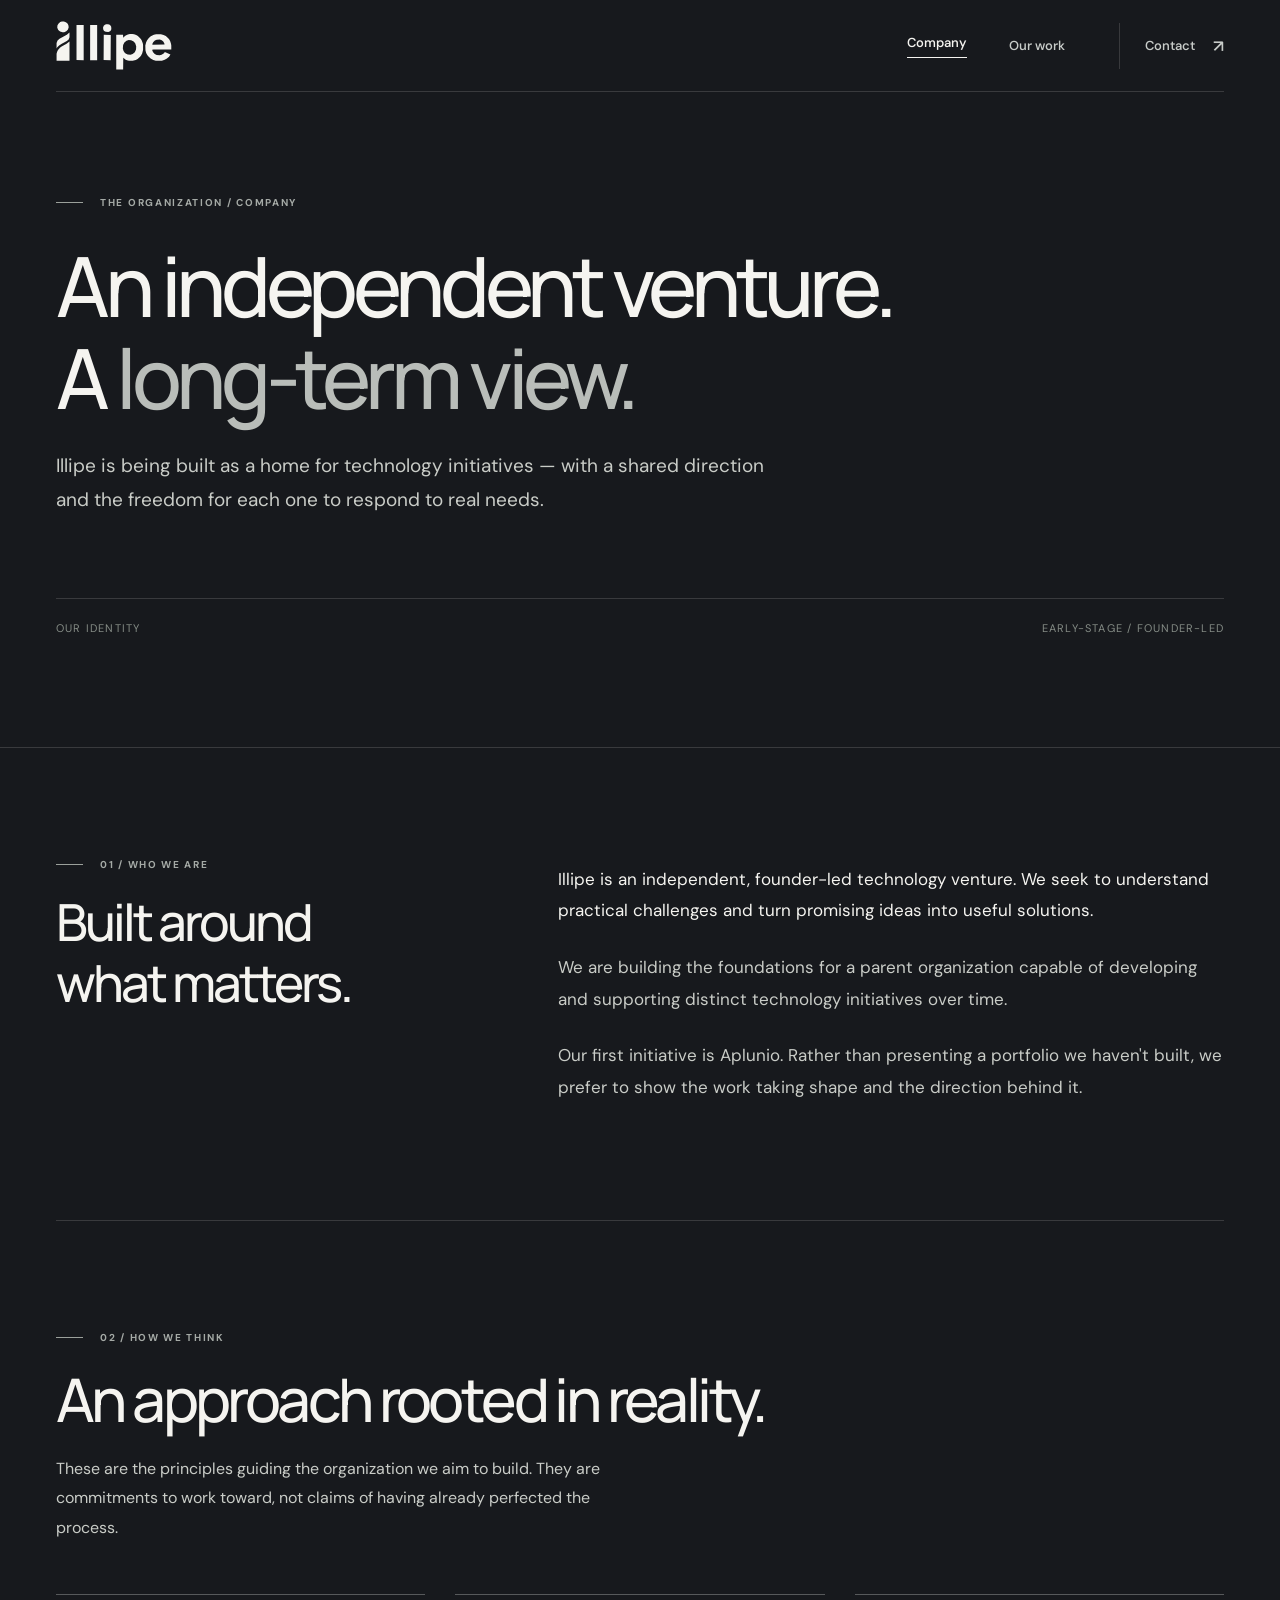
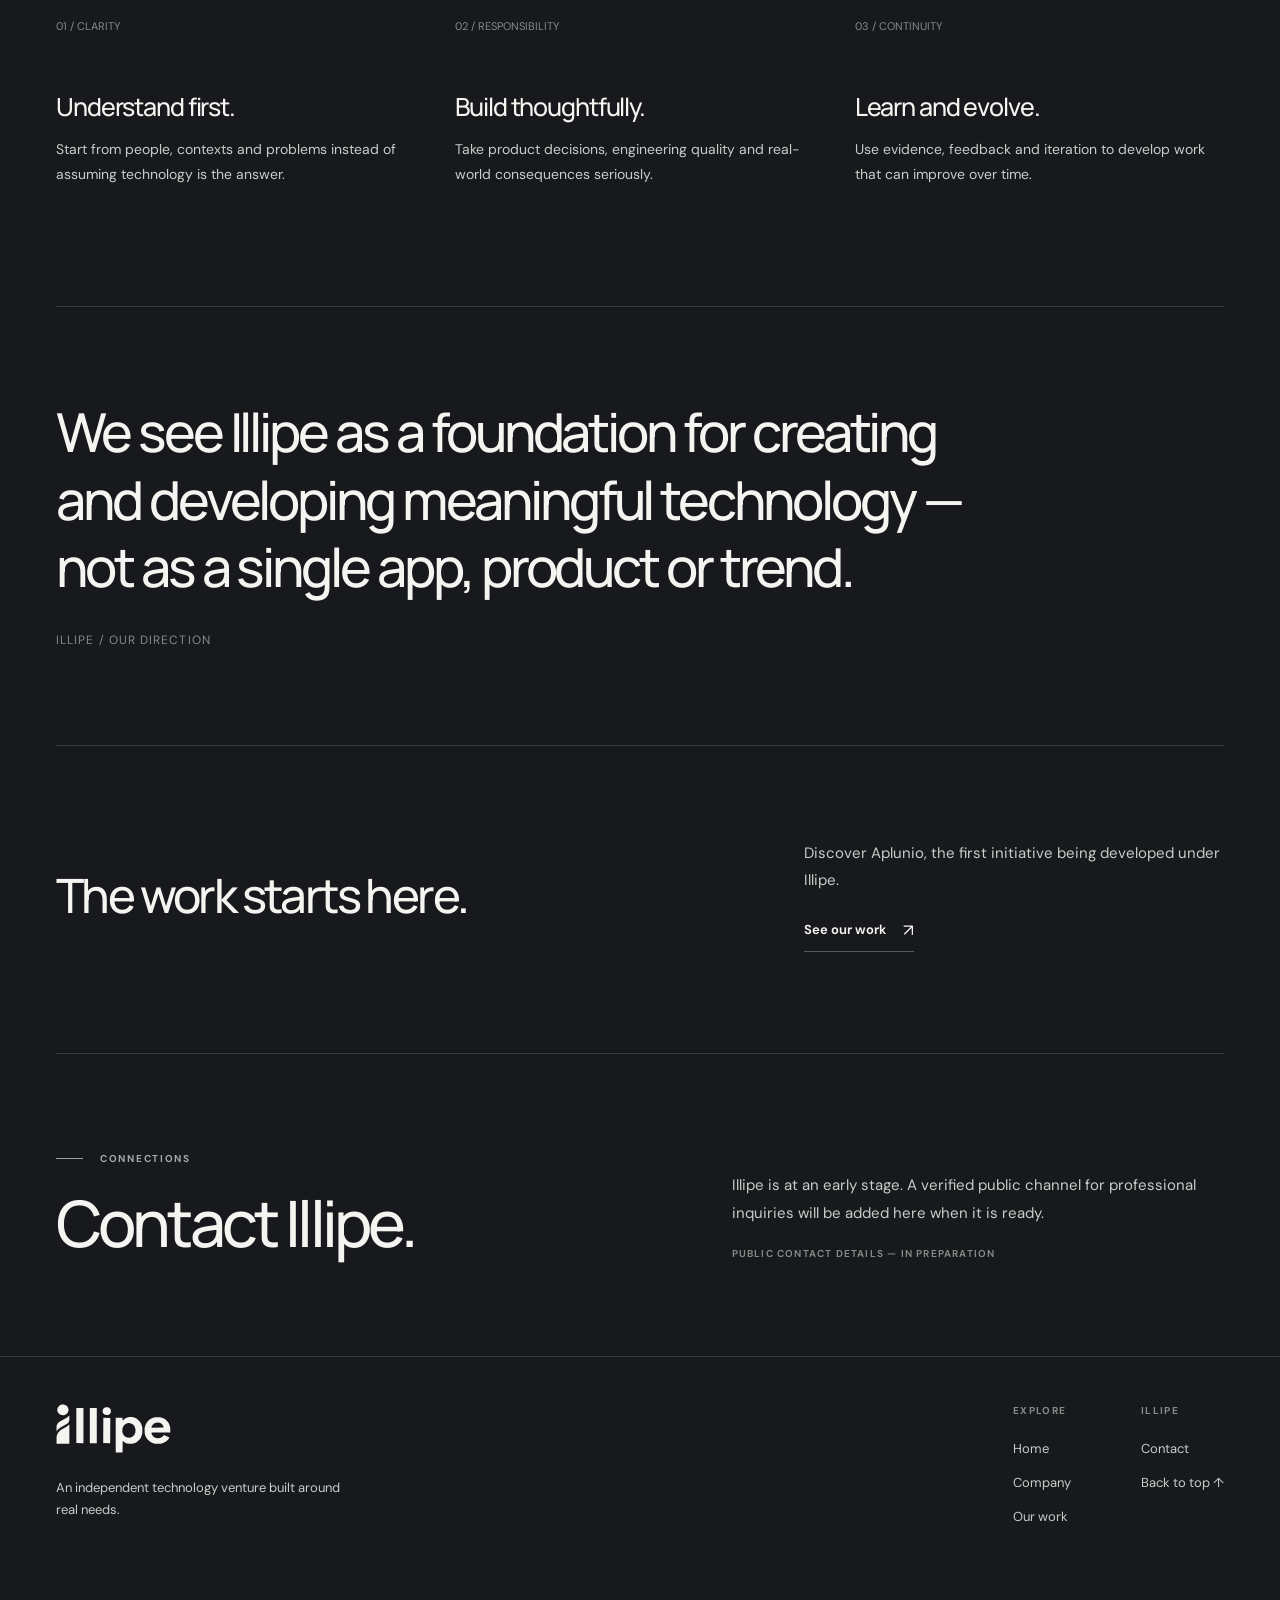
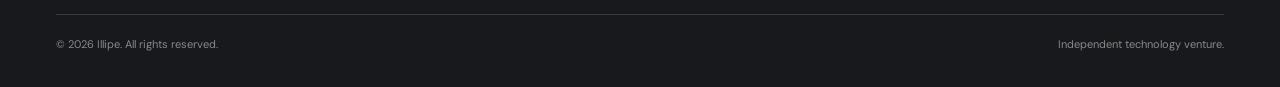
==== company/index.html @ aeede22b "refine: use direct institutional contact language and consistent Illipe naming" ====
<!doctype html>
<html lang="en">
<head>
  <meta charset="utf-8">
  <meta name="viewport" content="width=device-width, initial-scale=1">
  <meta name="theme-color" content="#17191D">
  <meta name="description" content="Learn about Illipe, an independent technology venture being built as the parent home for distinct initiatives and real-world solutions.">
  <meta property="og:type" content="website">
  <meta property="og:site_name" content="Illipe">
  <meta property="og:title" content="Company — Illipe">
  <meta property="og:description" content="Learn about Illipe, an independent technology venture being built as the parent home for distinct initiatives and real-world solutions.">
  <meta property="og:url" content="https://illipe.org/company/">
  <meta name="twitter:card" content="summary">
  <link rel="canonical" href="https://illipe.org/company/">
  <link rel="icon" type="image/svg+xml" href="/favicon.svg">
  <link rel="preconnect" href="https://fonts.googleapis.com">
  <link rel="preconnect" href="https://fonts.gstatic.com" crossorigin>
  <link href="https://fonts.googleapis.com/css2?family=DM+Sans:wght@400;500;600;700&family=Manrope:wght@400;500;600;700&display=swap" rel="stylesheet">
  <link rel="stylesheet" href="/styles.css">
  <script src="/main.js" defer></script>
  <title>Company — Illipe</title>
</head>
<body>
  <a class="skip-link" href="#main">Skip to main content</a>
  <header class="site-header" id="top">
  <div class="container header-inner">
    <a class="wordmark" href="/" aria-label="Illipe — home"><img src="/assets/illipe-wordmark.svg" width="116" height="50" alt="illipe" /></a>
    <div class="nav-wrap">
      <nav class="main-nav" aria-label="Primary navigation">
        <a href="/company/" aria-current="page">Company</a>
        <a href="/work/">Our work</a>
      </nav>
      <a class="contact-nav" href="/#contact">Contact <span aria-hidden="true">↗</span></a>
    </div>
    <button class="menu-toggle" type="button" aria-label="Open navigation" aria-expanded="false" aria-controls="mobile-nav"><span></span><span></span></button>
  </div>
  <nav class="mobile-nav" id="mobile-nav" aria-label="Mobile navigation">
    <a href="/">Home</a>
    <a href="/company/" aria-current="page">Company</a>
    <a href="/work/">Our work</a>
    <a href="/#contact">Contact</a>
  </nav>
</header>
  <main id="main">
<section class="page-hero" aria-labelledby="company-hero">
  <div class="container page-hero-inner">
    <div class="section-kicker">The organization / Company</div>
    <h1 class="page-title" id="company-hero">An independent venture.<br>A <span style="color:#B9BDB9">long-term view.</span></h1>
    <p class="copy lead">Illipe is being built as a home for technology initiatives — with a shared direction and the freedom for each one to respond to real needs.</p>
    <div class="page-subline"><span>OUR IDENTITY</span><span>EARLY-STAGE / FOUNDER-LED</span></div>
  </div>
</section>

<section class="article-section container" aria-labelledby="who-heading">
  <div class="article-grid">
    <div><div class="section-kicker">01 / Who we are</div><h2 id="who-heading">Built around<br>what matters.</h2></div>
    <div class="article-copy">
      <p>Illipe is an independent, founder-led technology venture. We seek to understand practical challenges and turn promising ideas into useful solutions.</p>
      <p>We are building the foundations for a parent organization capable of developing and supporting distinct technology initiatives over time.</p>
      <p>Our first initiative is Aplunio. Rather than presenting a portfolio we haven't built, we prefer to show the work taking shape and the direction behind it.</p>
    </div>
  </div>
</section>

<section class="framework-section container" aria-labelledby="framework-heading">
  <div class="framework-heading"><div class="section-kicker">02 / How we think</div><h2 id="framework-heading">An approach rooted in reality.</h2>
  <p>These are the principles guiding the organization we aim to build. They are commitments to work toward, not claims of having already perfected the process.</p></div>
  <div class="framework-list">
    <article class="framework-item"><span>01 / CLARITY</span><h3>Understand first.</h3><p>Start from people, contexts and problems instead of assuming technology is the answer.</p></article>
    <article class="framework-item"><span>02 / RESPONSIBILITY</span><h3>Build thoughtfully.</h3><p>Take product decisions, engineering quality and real-world consequences seriously.</p></article>
    <article class="framework-item"><span>03 / CONTINUITY</span><h3>Learn and evolve.</h3><p>Use evidence, feedback and iteration to develop work that can improve over time.</p></article>
  </div>
</section>

<section class="identity-quote container" aria-label="Our perspective">
  <p>We see Illipe as a foundation for creating and developing meaningful technology — not as a single app, product or trend.</p>
  <span class="source-note">ILLIPE / OUR DIRECTION</span>
</section>
<section class="next-section container" aria-labelledby="company-next">
  <h2 id="company-next">The work starts here.</h2>
  <div class="next-right"><p>Discover Aplunio, the first initiative being developed under Illipe.</p>
  <a class="text-link" href="/work/#aplunio">See our work <span aria-hidden="true">↗</span></a></div>
</section>
<section class="contact-section" id="contact" aria-labelledby="contact-heading">
  <div class="container contact-grid">
    <div>
      <div class="section-kicker">Connections</div>
      <h2 id="contact-heading">Contact Illipe.</h2>
    </div>
    <div>
      <p>Illipe is at an early stage. A verified public channel for professional inquiries will be added here when it is ready.</p>
      <span class="contact-status">PUBLIC CONTACT DETAILS — IN PREPARATION</span>
    </div>
  </div>
</section></main>
  <footer class="site-footer">
  <div class="container">
    <div class="footer-upper">
      <div><a class="wordmark" href="/" aria-label="Illipe — home"><img src="/assets/illipe-wordmark.svg" width="116" height="50" alt="illipe" /></a><p class="footer-descriptor">An independent technology venture built around real needs.</p></div>
      <nav class="footer-nav" aria-label="Footer navigation">
        <div class="footer-nav-col"><strong>EXPLORE</strong><a href="/">Home</a><a href="/company/">Company</a><a href="/work/">Our work</a></div>
        <div class="footer-nav-col"><strong>ILLIPE</strong><a href="/#contact">Contact</a><a href="#top">Back to top ↑</a></div>
      </nav>
    </div>
    <div class="footer-bottom">
      <span>© <span id="year">2026</span> Illipe. All rights reserved.</span>
      <span>Independent technology venture.</span>
    </div>
  </div>
</footer>
</body>
</html>
---- styles.css ----
/* ILLIPE — institutional web v2
   Corporate working colors from Notion: #17191D / #F5F4F0 / #858C86
   Typography: provisional Manrope & DM Sans, not a finalized brand font.
   Editorial, responsive, reduced-motion-safe. No visual effects or scroll animations. */
:root {
  color-scheme: dark;
  --ink: #17191D;
  --paper: #F5F4F0;
  --muted: #858C86;
  --soft: #C9CCC7;
  --line: rgba(245,244,240,.15);
  --line-strong: rgba(245,244,240,.29);
  --surface: #202328;
  --surface-2: #24272C;
  --content: 1240px;
}
*,*::before,*::after{box-sizing:border-box}
html{scroll-padding-top:110px}
body{margin:0;min-width:320px;background:var(--ink);color:var(--paper);font-family:"DM Sans",system-ui,-apple-system,"Segoe UI",sans-serif;-webkit-font-smoothing:antialiased}
img,svg{max-width:100%}
a{color:inherit;text-decoration:none}
button{font:inherit}
::selection{background:var(--paper);color:var(--ink)}
:focus-visible{outline:2px solid var(--paper);outline-offset:5px}
.container{width:min(calc(100% - 112px),var(--content));margin-inline:auto}
.sr-only{position:absolute!important;clip:rect(0,0,0,0);width:1px;height:1px;margin:-1px;border:0;padding:0;overflow:hidden;white-space:nowrap}
.skip-link{position:absolute;top:-100px;left:16px;z-index:200;padding:12px 17px;color:var(--ink);background:var(--paper)}
.skip-link:focus{top:12px}
.site-header{position:relative;z-index:30;background:var(--ink)}
.header-inner{height:92px;display:flex;align-items:center;justify-content:space-between;gap:30px;border-bottom:1px solid var(--line)}
.wordmark{display:inline-flex;align-items:center;flex:none}
.wordmark img{display:block;width:116px;height:auto}
.nav-wrap{display:flex;align-items:center;gap:54px}
.main-nav{display:flex;align-items:center;gap:42px}
.main-nav a,.contact-nav{font-size:13px;font-weight:550;color:#C8CCC9}
.main-nav a[aria-current=page]{color:var(--paper)}
.main-nav a[aria-current=page]::after{content:"";height:1px;background:var(--paper);display:block;margin-top:6px}
.main-nav a:hover,.contact-nav:hover{color:var(--paper)}
.contact-nav{display:inline-flex;gap:18px;align-items:center;padding:12px 0 12px 25px;border-left:1px solid var(--line)}
.contact-nav span{font-size:17px}
.menu-toggle{display:none;flex-direction:column;justify-content:center;align-items:center;gap:6px;width:44px;height:44px;border:1px solid var(--line);border-radius:4px;color:var(--paper);background:transparent;cursor:pointer}
.menu-toggle span{width:19px;height:1px;background:currentColor}
.mobile-nav{display:none}
.section-kicker{display:flex;align-items:center;gap:17px;color:#A5AAA6;font-size:10px;font-weight:700;letter-spacing:.17em;text-transform:uppercase}
.section-kicker::before{content:"";display:block;width:27px;height:1px;background:#9BA09B;flex:none}
.section-number{color:var(--muted);font-size:11px;font-weight:700;letter-spacing:.12em}
.display,.section-title,.page-title,.feature-title{font-family:"Manrope","DM Sans",sans-serif;font-weight:500;letter-spacing:-.065em}
.display{font-size:clamp(52px,7.25vw,106px);line-height:1.065;margin:31px 0 28px;max-width:1120px}
.display .soft{color:#B9BDB9}
.copy{color:var(--soft);line-height:1.82;font-size:16px}
.lead{font-size:clamp(16px,1.55vw,19px);max-width:680px}
.text-link{display:inline-flex;gap:17px;align-items:center;font-size:13px;font-weight:650;color:var(--paper);border-bottom:1px solid var(--line-strong);padding-bottom:10px}
.text-link:hover{border-bottom-color:var(--paper)}
.text-link span{font-size:17px;font-weight:400}
.button-outline{display:inline-flex;align-items:center;justify-content:space-between;gap:30px;border:1px solid var(--line-strong);border-radius:5px;padding:16px 19px;color:var(--paper);font-size:13px;font-weight:650;background:transparent}
.button-outline:hover{border-color:var(--paper);background:var(--surface)}
.button-outline span{font-size:18px}
.hero{border-bottom:1px solid var(--line)}
.hero-inner{padding-top:125px;padding-bottom:104px}
.hero-main{max-width:1050px}
.hero-intro{max-width:690px}
.hero-actions{display:flex;align-items:center;gap:35px;flex-wrap:wrap;margin-top:38px}
.hero-bottom{display:flex;gap:26px;align-items:center;justify-content:space-between;margin-top:94px;padding-top:24px;border-top:1px solid var(--line)}
.hero-bottom>span{color:var(--muted);font-size:10px;letter-spacing:.13em}
.hero-bottom>p{margin:0;max-width:310px;color:#B2B6B0;font-size:12px;line-height:1.7}
.split-section{display:grid;grid-template-columns:34% minmax(0,1fr);gap:9%;padding-top:105px;padding-bottom:108px;border-bottom:1px solid var(--line)}
.split-section .eyebrow{margin:0}
.section-title{font-size:clamp(37px,4.4vw,64px);line-height:1.17;margin:0 0 25px}
.split-body{max-width:780px}
.split-body p{max-width:720px;margin:0 0 24px}
.split-body p:last-of-type{margin-bottom:0}
.split-body .text-link{margin-top:34px}
.small-note{margin-top:38px;color:var(--muted);font-size:11px;letter-spacing:.1em;line-height:1.7}
.section-heading{display:flex;align-items:end;justify-content:space-between;gap:20px;margin-bottom:36px}
.section-heading h2{margin:12px 0 0;font-family:"Manrope",sans-serif;letter-spacing:-.06em;font-weight:500;font-size:clamp(36px,4.4vw,57px)}
.work-section{padding-top:105px;padding-bottom:115px;border-bottom:1px solid var(--line)}
.work-feature{display:grid;grid-template-columns:1.2fr .85fr;gap:36px;align-items:stretch;min-height:330px;border:1px solid var(--line-strong);background:var(--surface)}
.work-description{padding:clamp(30px,4.4vw,64px);display:flex;flex-direction:column;align-items:start}
.work-meta{display:flex;gap:22px;align-items:center;color:#B3B8B2;font-size:10px;letter-spacing:.12em;font-weight:600}
.work-feature h3{font-family:"Manrope",sans-serif;font-size:clamp(47px,5.5vw,78px);line-height:1.1;letter-spacing:-.07em;font-weight:500;margin:37px 0 15px}
.work-feature p{font-size:15px;line-height:1.85;color:#CFD3CE;max-width:540px;margin:0 0 32px}
.work-feature .text-link{margin-top:auto}
.work-side{border-left:1px solid var(--line);padding:48px;display:flex;flex-direction:column;justify-content:space-between}
.work-side img{display:block;width:70px;height:150px;object-fit:contain;object-position:top;opacity:.64}
.work-side .side-caption{font-size:11px;color:#ADB2AA;max-width:210px;line-height:1.75}
.principle-section{padding-top:105px;padding-bottom:125px;border-bottom:1px solid var(--line)}
.principle-grid{display:grid;grid-template-columns:repeat(3,minmax(0,1fr));gap:25px;margin-top:48px}
.principle{border-top:1px solid var(--line-strong);padding-top:22px}
.principle .section-number{display:block;margin-bottom:56px}
.principle h3{font-family:"Manrope",sans-serif;font-size:clamp(21px,2.3vw,30px);font-weight:500;letter-spacing:-.045em;margin:0 0 15px}
.principle p{font-size:14px;line-height:1.8;color:var(--soft);max-width:310px;margin:0}
.next-section{display:grid;grid-template-columns:1fr 1fr;gap:50px;align-items:center;padding-top:94px;padding-bottom:101px;border-bottom:1px solid var(--line)}
.next-section h2{margin:0;font-family:"Manrope",sans-serif;letter-spacing:-.055em;font-weight:500;font-size:clamp(32px,3.7vw,52px);line-height:1.2}
.next-right{justify-self:end;max-width:420px}
.next-right p{font-size:15px;line-height:1.8;color:var(--soft);margin:0 0 24px}

/* Interior pages */
.page-hero{border-bottom:1px solid var(--line)}
.page-hero-inner{padding-top:104px;padding-bottom:112px}
.page-title{font-size:clamp(52px,6.5vw,91px);line-height:1.11;max-width:1060px;margin:30px 0 25px}
.page-hero .lead{max-width:730px;margin:0}
.page-subline{display:flex;justify-content:space-between;align-items:center;gap:30px;margin-top:80px;padding-top:22px;border-top:1px solid var(--line);color:var(--muted);font-size:11px;letter-spacing:.11em}
.article-section{padding-top:110px;padding-bottom:116px;border-bottom:1px solid var(--line)}
.article-grid{display:grid;grid-template-columns:34% 1fr;gap:9%}
.article-grid h2{font-family:"Manrope",sans-serif;font-size:clamp(34px,4vw,53px);font-weight:500;letter-spacing:-.059em;line-height:1.2;margin:20px 0 0}
.article-copy{padding-top:6px}
.article-copy p{font-size:17px;line-height:1.86;color:var(--soft);margin:0 0 25px}
.article-copy p:first-child{color:var(--paper)}
.article-copy p:last-child{margin:0}
.framework-section{padding-top:110px;padding-bottom:120px;border-bottom:1px solid var(--line)}
.framework-heading{max-width:760px}
.framework-heading h2{font-family:"Manrope",sans-serif;font-size:clamp(38px,4.7vw,64px);font-weight:500;letter-spacing:-.06em;line-height:1.2;margin:19px 0 19px}
.framework-heading p{font-size:16px;color:var(--soft);line-height:1.85;max-width:590px}
.framework-list{display:grid;grid-template-columns:repeat(3,1fr);gap:30px;margin-top:52px}
.framework-item{border-top:1px solid var(--line-strong);padding-top:19px}
.framework-item span{font-size:11px;color:var(--muted)}
.framework-item h3{font-family:"Manrope",sans-serif;font-size:25px;letter-spacing:-.045em;font-weight:500;margin:54px 0 13px}
.framework-item p{font-size:14px;color:var(--soft);line-height:1.75;margin:0}
.identity-quote{padding-top:91px;padding-bottom:96px;border-bottom:1px solid var(--line)}
.identity-quote p{font-family:"Manrope",sans-serif;font-size:clamp(30px,4.2vw,58px);line-height:1.25;font-weight:500;letter-spacing:-.057em;max-width:950px;margin:0 0 28px}
.identity-quote .source-note{color:var(--muted);font-size:12px;letter-spacing:.09em}
.work-detail{padding-top:110px;padding-bottom:120px;border-bottom:1px solid var(--line)}
.work-detail-article{display:grid;grid-template-columns:30% 1fr;gap:8%;border-top:1px solid var(--line-strong);padding-top:34px}
.work-detail-name{display:flex;flex-direction:column;justify-content:space-between;gap:50px}
.work-detail-name h2{font-family:"Manrope",sans-serif;font-size:clamp(48px,5.8vw,82px);font-weight:500;letter-spacing:-.07em;margin:9px 0 0}
.work-detail-name .section-number{display:block}
.work-detail-copy .status-label{display:inline-block;border:1px solid var(--line-strong);padding:8px 12px;font-size:10px;letter-spacing:.13em;font-weight:650;color:var(--soft)}
.work-detail-copy h3{font-family:"Manrope",sans-serif;font-size:clamp(30px,3.6vw,48px);font-weight:500;line-height:1.2;letter-spacing:-.058em;max-width:670px;margin:31px 0 22px}
.work-detail-copy p{font-size:16px;color:var(--soft);line-height:1.85;max-width:620px}
.detail-facts{display:grid;grid-template-columns:repeat(2,1fr);gap:25px;margin-top:53px;border-top:1px solid var(--line);padding-top:22px}
.detail-facts dt{font-size:10px;letter-spacing:.15em;color:var(--muted);margin-bottom:10px}
.detail-facts dd{margin:0;font-size:13px;line-height:1.65;color:var(--paper)}
.honesty-section{padding-top:80px;padding-bottom:95px;border-bottom:1px solid var(--line)}
.honesty-section .article-grid{align-items:start}
.honesty-section h2{max-width:370px}

/* Contact and footer */
.contact-section{padding-top:98px;padding-bottom:96px;border-bottom:1px solid var(--line)}
.contact-grid{display:grid;grid-template-columns:1fr .9fr;gap:11%;align-items:end}
.contact-grid h2{font-family:"Manrope",sans-serif;font-weight:500;letter-spacing:-.06em;font-size:clamp(42px,5vw,68px);line-height:1.18;margin:20px 0 0}
.contact-grid p{color:var(--soft);font-size:15px;line-height:1.86;max-width:470px;margin:0}
.contact-grid .contact-status{display:block;color:var(--muted);font-size:10px;letter-spacing:.12em;margin-top:19px;font-weight:650}
.site-footer{padding-top:47px;padding-bottom:36px}
.footer-upper{display:flex;justify-content:space-between;gap:50px;align-items:start;padding-bottom:80px}
.footer-upper .wordmark img{width:115px}
.footer-descriptor{font-size:13px;color:var(--soft);margin-top:19px;max-width:290px;line-height:1.7}
.footer-nav{display:flex;gap:70px}
.footer-nav-col{display:flex;flex-direction:column;gap:17px}
.footer-nav-col strong{font-size:10px;letter-spacing:.13em;color:var(--muted);font-weight:700;margin-bottom:6px}
.footer-nav-col a{font-size:13px;color:var(--soft)}
.footer-nav-col a:hover{color:var(--paper)}
.footer-bottom{border-top:1px solid var(--line);padding-top:22px;display:flex;align-items:center;justify-content:space-between;gap:20px;color:var(--muted);font-size:11px}
.footer-bottom a:hover{color:var(--paper)}

/* Responsive layouts */
@media(max-width:1050px){
 .container{width:calc(100% - 74px)}
 .main-nav{gap:27px}
 .nav-wrap{gap:34px}
 .split-section,.article-grid{grid-template-columns:33% 1fr;gap:6%}
 .work-side{padding:34px}
 .contact-grid{gap:7%}
 .footer-nav{gap:37px}
}
@media(max-width:760px){
 html{scroll-padding-top:78px}
 .container{width:calc(100% - 38px)}
 .header-inner{height:75px}
 .wordmark img{width:104px}
 .nav-wrap{display:none}
 .menu-toggle{display:flex}
 .mobile-nav{display:none;flex-direction:column;background:var(--ink);border-bottom:1px solid var(--line);padding:0 19px 12px}
 .mobile-nav.is-open{display:flex}
 html:not(.js) .mobile-nav{display:flex}
 .mobile-nav a{padding:16px 0;font-size:14px;color:var(--paper);border-bottom:1px solid var(--line)}
 .hero-inner{padding-top:92px;padding-bottom:72px}
 .display{font-size:clamp(46px,9.7vw,73px);letter-spacing:-.063em}
 .lead,.copy{font-size:15px}
 .hero-bottom{margin-top:75px;align-items:start}
 .hero-bottom>p{max-width:210px}
 .hero-actions{gap:24px}
 .split-section{display:block;padding-top:76px;padding-bottom:82px}
 .split-section>.section-kicker{margin-bottom:26px}
 .section-title{font-size:clamp(37px,8.3vw,58px)}
 .work-section,.principle-section{padding-top:79px;padding-bottom:86px}
 .work-feature{grid-template-columns:1fr;min-height:0;gap:0}
 .work-description{padding:33px 28px}
 .work-feature h3{margin-top:37px;font-size:54px}
 .work-feature .text-link{margin-top:5px}
 .work-side{display:none}
 .principle-grid{grid-template-columns:1fr;gap:33px;margin-top:39px}
 .principle .section-number{margin-bottom:22px}
 .principle h3{font-size:26px}
 .principle p{max-width:510px}
 .next-section{grid-template-columns:1fr;gap:25px;padding-top:74px;padding-bottom:80px}
 .next-right{justify-self:start}
 .page-hero-inner{padding-top:89px;padding-bottom:83px}
 .page-title{font-size:clamp(47px,9vw,72px)}
 .page-subline{margin-top:66px}
 .article-section,.framework-section,.work-detail{padding-top:82px;padding-bottom:89px}
 .article-grid{display:block}
 .article-grid h2{margin:17px 0 30px}
 .article-copy p{font-size:16px}
 .framework-list{grid-template-columns:1fr;gap:26px;margin-top:39px}
 .framework-item h3{margin:21px 0 10px}
 .identity-quote{padding-top:78px;padding-bottom:85px}
 .identity-quote p{font-size:clamp(30px,6.8vw,49px)}
 .work-detail-article{grid-template-columns:1fr;gap:33px}
 .work-detail-name{gap:8px}
 .work-detail-name h2{font-size:63px}
 .work-detail-copy h3{font-size:clamp(30px,7vw,45px)}
 .honesty-section{padding-top:72px;padding-bottom:85px}
 .contact-section{padding-top:83px;padding-bottom:84px}
 .contact-grid{grid-template-columns:1fr;gap:27px}
 .contact-grid h2{font-size:53px}
 .footer-upper{gap:37px;padding-bottom:57px}
 .footer-nav{gap:26px}
}
@media(max-width:520px){
 .display{font-size:clamp(43px,10.6vw,58px)}
 .hero-bottom{flex-direction:column;gap:12px}
 .hero-bottom>p{max-width:none}
 .section-heading{display:block}
 .section-heading h2{margin-top:17px}
 .work-feature h3{font-size:49px}
 .work-meta{flex-direction:column;align-items:start;gap:9px}
 .work-feature p{font-size:14px}
 .page-title{font-size:clamp(43px,10vw,57px)}
 .page-subline{font-size:9px}
 .detail-facts{grid-template-columns:1fr;gap:23px}
 .footer-upper{flex-direction:column}
 .footer-nav{width:100%;justify-content:space-between;gap:20px}
 .footer-bottom{flex-direction:column;align-items:start}
}
@media(prefers-reduced-motion:reduce){
 *,*::before,*::after{animation:none!important;transition:none!important;scroll-behavior:auto!important}
}
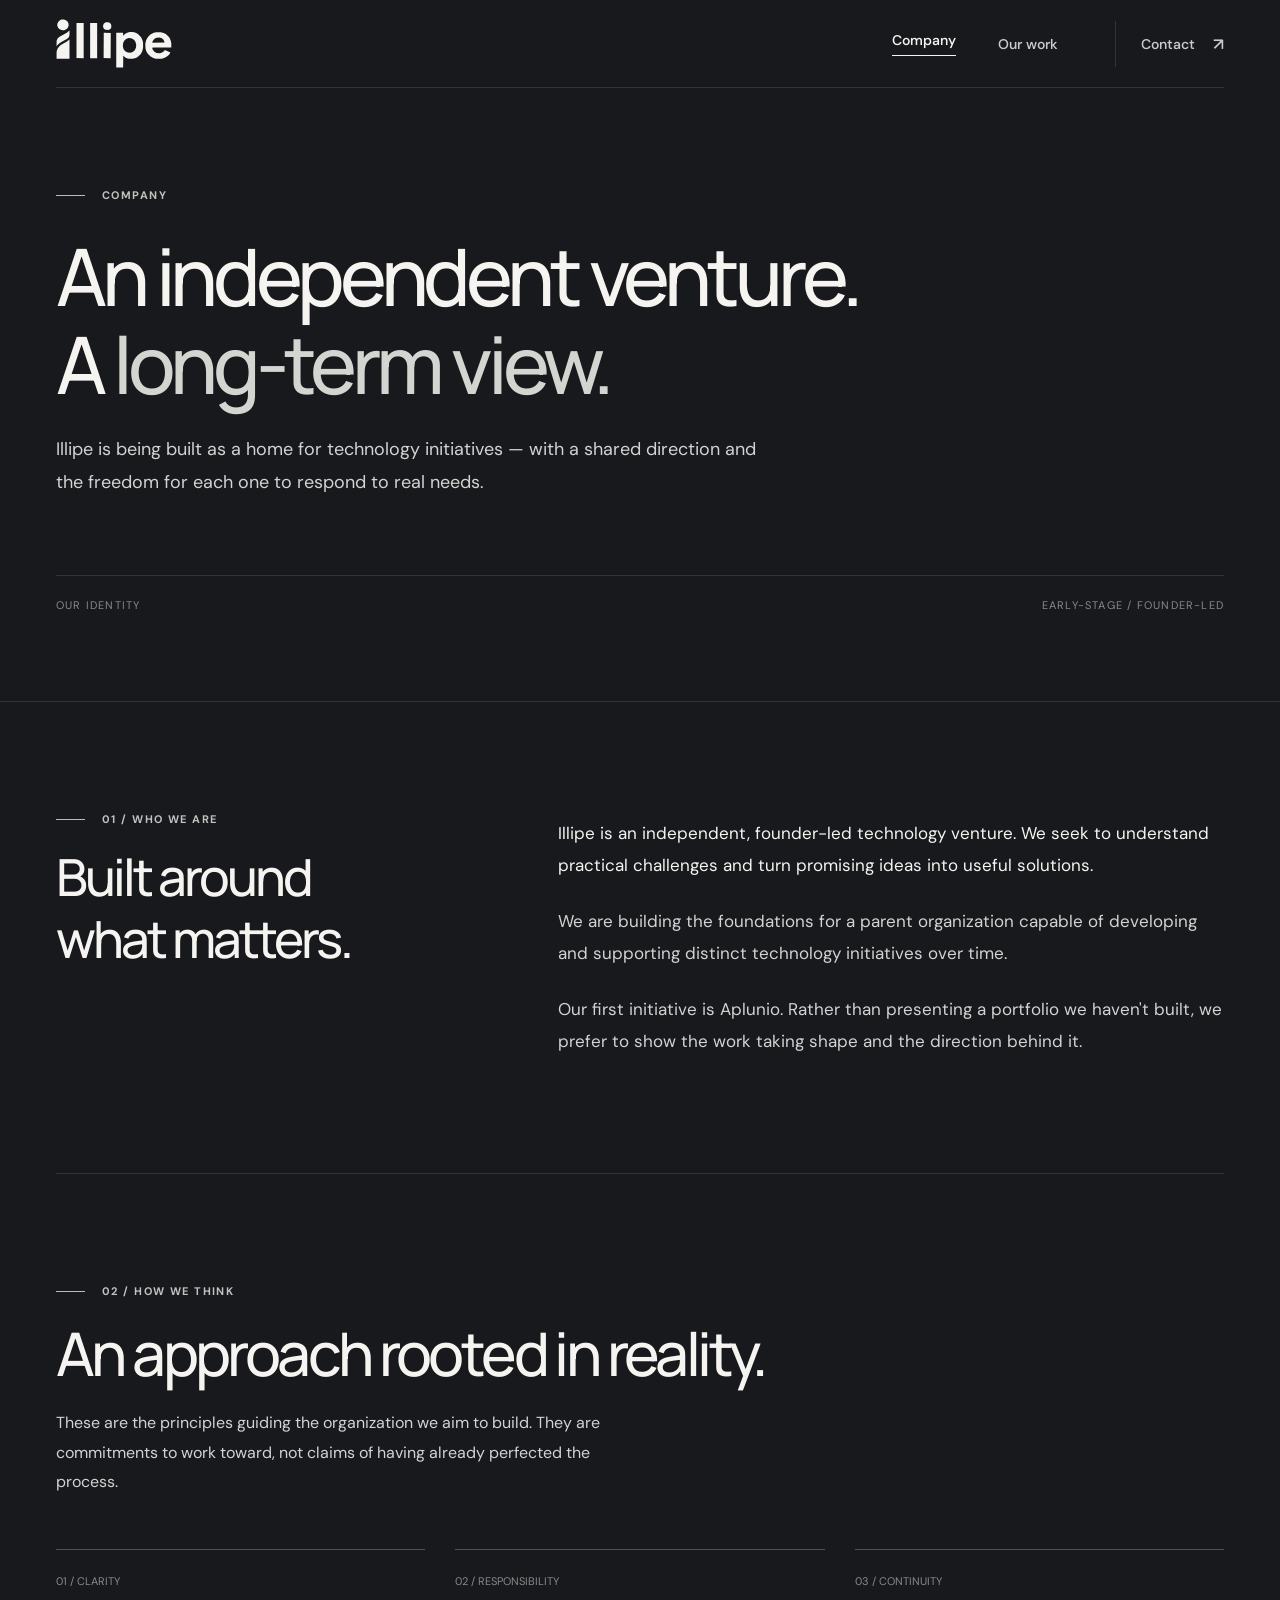
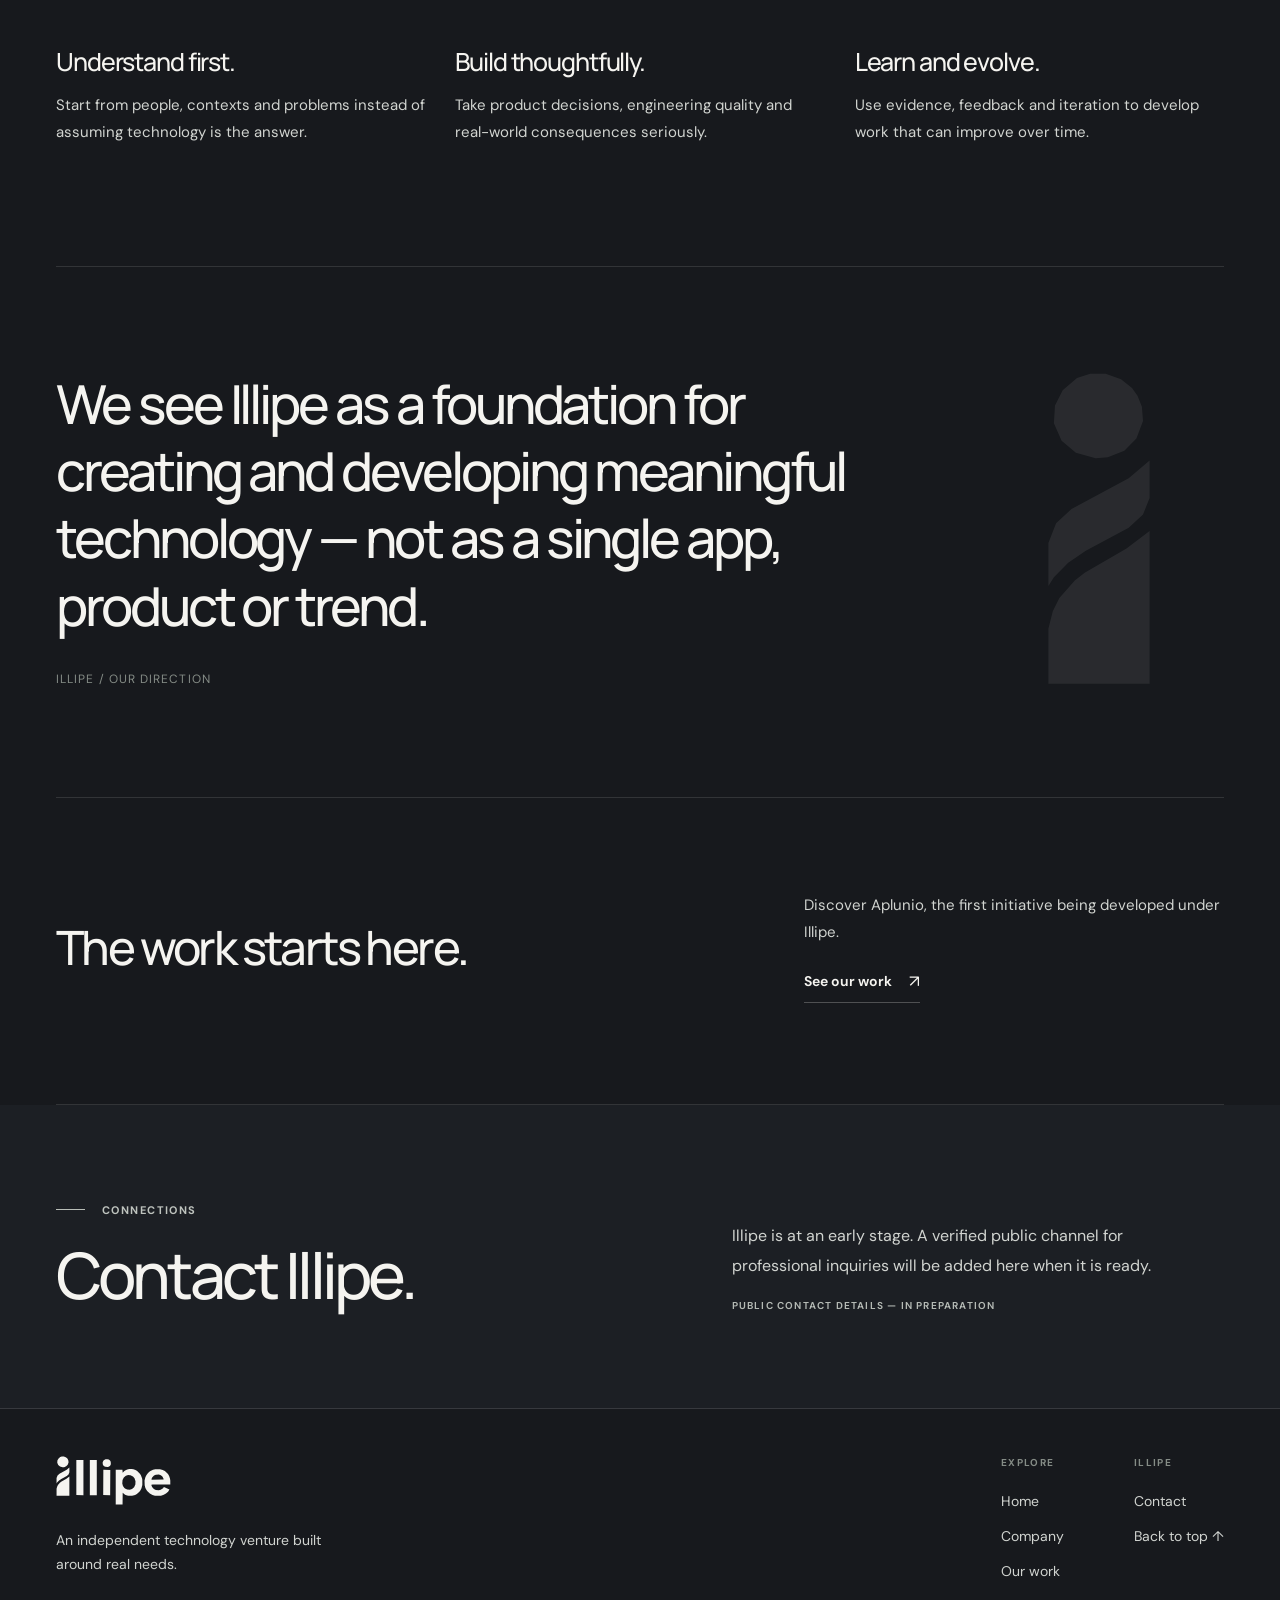
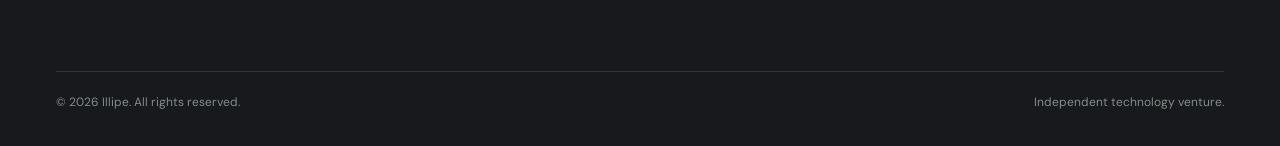
==== commit 8f1f1fd0: "design: add professional editorial hero image and refine Illipe layout" ====
--- a/company/index.html
+++ b/company/index.html
@@ -4,21 +4,24 @@
   <meta charset="utf-8">
   <meta name="viewport" content="width=device-width, initial-scale=1">
   <meta name="theme-color" content="#17191D">
-  <meta name="description" content="Learn about Illipe, an independent technology venture being built as the parent home for distinct initiatives and real-world solutions.">
+  <meta name="description" content="Learn about Illipe, a founder-led technology venture building the foundations for independent initiatives that address real-world challenges.">
+  <meta name="robots" content="index,follow,max-image-preview:large">
   <meta property="og:type" content="website">
   <meta property="og:site_name" content="Illipe">
-  <meta property="og:title" content="Company — Illipe">
-  <meta property="og:description" content="Learn about Illipe, an independent technology venture being built as the parent home for distinct initiatives and real-world solutions.">
+  <meta property="og:title" content="About Illipe | Our Company & Approach">
+  <meta property="og:description" content="Learn about Illipe, a founder-led technology venture building the foundations for independent initiatives that address real-world challenges.">
   <meta property="og:url" content="https://illipe.org/company/">
+  <meta property="og:locale" content="en_US">
   <meta name="twitter:card" content="summary">
   <link rel="canonical" href="https://illipe.org/company/">
   <link rel="icon" type="image/svg+xml" href="/favicon.svg">
   <link rel="preconnect" href="https://fonts.googleapis.com">
   <link rel="preconnect" href="https://fonts.gstatic.com" crossorigin>
   <link href="https://fonts.googleapis.com/css2?family=DM+Sans:wght@400;500;600;700&family=Manrope:wght@400;500;600;700&display=swap" rel="stylesheet">
+  <script type="application/ld+json">{"@context":"https://schema.org","@graph":[{"@type":"AboutPage","@id":"https://illipe.org/company/#webpage","url":"https://illipe.org/company/","name":"About Illipe | Our Company & Approach","description":"Learn about Illipe, a founder-led technology venture building the foundations for independent initiatives that address real-world challenges.","isPartOf":{"@id":"https://illipe.org/#website"},"about":{"@id":"https://illipe.org/#organization"},"inLanguage":"en"},{"@type":"BreadcrumbList","itemListElement":[{"@type":"ListItem","position":1,"name":"Home","item":"https://illipe.org/"},{"@type":"ListItem","position":2,"name":"Company","item":"https://illipe.org/company/"}]}]}</script>
   <link rel="stylesheet" href="/styles.css">
   <script src="/main.js" defer></script>
-  <title>Company — Illipe</title>
+  <title>About Illipe | Our Company & Approach</title>
 </head>
 <body>
   <a class="skip-link" href="#main">Skip to main content</a>
@@ -44,7 +47,7 @@
   <main id="main">
 <section class="page-hero" aria-labelledby="company-hero">
   <div class="container page-hero-inner">
-    <div class="section-kicker">The organization / Company</div>
+    <div class="section-kicker">Company</div>
     <h1 class="page-title" id="company-hero">An independent venture.<br>A <span style="color:#B9BDB9">long-term view.</span></h1>
     <p class="copy lead">Illipe is being built as a home for technology initiatives — with a shared direction and the freedom for each one to respond to real needs.</p>
     <div class="page-subline"><span>OUR IDENTITY</span><span>EARLY-STAGE / FOUNDER-LED</span></div>
--- a/styles.css
+++ b/styles.css
@@ -235,3 +235,114 @@
 @media(prefers-reduced-motion:reduce){
  *,*::before,*::after{animation:none!important;transition:none!important;scroll-behavior:auto!important}
 }
+
+
+/* V2 editorial polish — authentic, understated, image-led first impression.
+   Generated architecture is an illustrative study, not Illipe premises. */
+:root {
+  --soft: #D1D4D0;
+  --line: rgba(245,244,240,.12);
+  --line-strong: rgba(245,244,240,.25);
+}
+body{font-size:16px}
+.container{width:min(calc(100% - 112px),1220px)}
+.header-inner{height:88px}
+.main-nav a,.contact-nav{font-size:14px}
+.nav-wrap{gap:57px}
+.section-kicker{font-size:11px;letter-spacing:.13em;color:#BEC3BE}
+.section-kicker::before{background:#B8BDB7;width:29px}
+.section-number{font-size:11px;color:#ADB4AC}
+.hero-inner{padding-top:94px;padding-bottom:71px}
+.hero-main{display:grid;grid-template-columns:minmax(0,1.52fr) minmax(0,1fr);gap:clamp(35px,5vw,80px);align-items:center;max-width:none}
+.hero-copy{min-width:0}
+.hero .display{font-size:clamp(48px,5.15vw,73px);line-height:1.12;letter-spacing:-.063em;margin:29px 0 24px;max-width:800px}
+.hero .display .soft,.page-title span{color:#D2D5D0!important}
+.hero-intro{max-width:650px;font-size:17px;line-height:1.85}
+.hero-actions{gap:29px;margin-top:32px}
+.button-outline{background:var(--paper);color:var(--ink);border-color:var(--paper);min-height:52px;font-weight:700}
+.button-outline:hover{background:#E4E5E0;color:var(--ink);border-color:#E4E5E0}
+.text-link{font-size:14px}
+.hero-photo{position:relative;isolation:isolate;margin:0;overflow:hidden;background:#26292D;border:1px solid var(--line-strong);height:455px;max-width:475px;width:100%}
+.hero-photo::after{content:"";pointer-events:none;position:absolute;inset:0;background:linear-gradient(0deg,rgba(17,19,22,.64),transparent 33%);z-index:1}
+.hero-photo img{display:block;object-fit:cover;object-position:center;width:100%;height:100%;filter:saturate(.8)}
+.hero-photo figcaption{position:absolute;bottom:18px;left:21px;z-index:2;font-size:9px;letter-spacing:.11em;color:#E0E1DE;text-shadow:0 1px 2px #222;max-width:90%}
+.hero-bottom{margin-top:57px}
+.hero-bottom>span{font-size:11px;color:#ADB3AD}
+.hero-bottom>p{font-size:13px;color:#BEC3BD}
+.split-section{padding-top:103px;padding-bottom:109px}
+.split-body .copy,.article-copy p{font-size:17px;line-height:1.85}
+.work-section{padding-top:104px;padding-bottom:113px}
+.work-feature{grid-template-columns:minmax(0,1fr) 29%;gap:0;min-height:374px;background:#202328;border-color:var(--line-strong)}
+.work-description{padding:clamp(34px,4vw,59px)}
+.work-feature h3{font-size:clamp(45px,5.4vw,74px);margin-top:44px;margin-bottom:18px}
+.work-feature p{font-size:16px;line-height:1.84}
+.work-side{position:relative;align-items:center;padding:32px;justify-content:space-between}
+.work-side img{width:80px;height:163px;object-position:center;opacity:.86}
+.work-side .side-caption{text-align:center;font-size:12px;max-width:210px}
+.principle-grid{gap:32px}
+.principle{min-height:218px}
+.principle .section-number{margin-bottom:49px}
+.principle h3{font-size:24px}
+.principle p,.framework-item p{font-size:15px;line-height:1.8}
+.page-hero-inner{padding-top:100px;padding-bottom:89px}
+.page-title{font-size:clamp(53px,6.2vw,85px)}
+.page-hero .lead{font-size:18px;line-height:1.84}
+.page-subline{margin-top:76px}
+.work-detail{padding-top:99px;padding-bottom:110px}
+.work-brand-stamp{display:flex;align-items:center;gap:23px;border-top:1px solid var(--line);padding-top:28px;margin-top:36px}
+.work-brand-stamp img{width:36px;height:104px;object-fit:contain;opacity:.8}
+.work-brand-stamp span{font-size:11px;letter-spacing:.13em;line-height:1.7;color:#ADB4AC}
+.identity-quote{position:relative;overflow:hidden;padding-top:103px;padding-bottom:109px}
+.identity-quote p{position:relative;z-index:2;max-width:820px}
+.identity-quote::after{content:"";pointer-events:none;position:absolute;right:6%;top:0;bottom:0;width:110px;opacity:.08;background:url("/assets/illipe-i.svg") center / contain no-repeat}
+.contact-section{background:#1C1F24}
+.contact-grid p{color:#D1D4D0;font-size:16px}
+.contact-grid .contact-status{color:#B5BAB5}
+.footer-nav-col a{font-size:14px}
+.footer-descriptor{font-size:14px}
+.footer-bottom{font-size:12px}
+@media(max-width:1050px){
+  .container{width:calc(100% - 74px)}
+  .hero-main{grid-template-columns:minmax(0,1.35fr) minmax(0,1fr);gap:36px}
+  .hero .display{font-size:clamp(47px,5.3vw,66px)}
+  .hero-photo{height:425px}
+  .work-feature{grid-template-columns:minmax(0,1fr) 30%}
+}
+@media(max-width:760px){
+  .container{width:calc(100% - 38px)}
+  .header-inner{height:76px}
+  .hero-inner{padding-top:79px;padding-bottom:66px}
+  .hero-main{display:block}
+  .hero .display{font-size:clamp(45px,8.5vw,66px)}
+  .hero-intro{font-size:16px}
+  .hero-photo{margin-top:48px;width:100%;max-width:none;height:270px}
+  .hero-photo img{object-position:center 45%}
+  .hero-bottom{margin-top:41px}
+  .hero-actions{gap:23px}
+  .split-body .copy,.article-copy p{font-size:16px}
+  .work-feature{grid-template-columns:1fr}
+  .work-description{padding:34px 28px}
+  .work-feature h3{font-size:54px}
+  .work-feature p{font-size:15px}
+  .work-side{display:flex;flex-direction:row;justify-content:flex-start;min-height:125px;gap:24px;padding:20px 27px;border-left:0;border-top:1px solid var(--line)}
+  .work-side img{width:35px;height:80px}
+  .work-side .side-caption{text-align:left;font-size:11px}
+  .principle{min-height:0}
+  .principle .section-number{margin-bottom:22px}
+  .page-hero .lead{font-size:16px}
+  .page-title{font-size:clamp(44px,9vw,66px)}
+  .work-brand-stamp img{width:29px;height:80px}
+  .identity-quote::after{opacity:.045}
+  .contact-grid p{font-size:16px}
+}
+@media(max-width:520px){
+  .hero .display{font-size:clamp(42px,10.1vw,54px)}
+  .hero-actions{flex-direction:column;align-items:stretch;gap:14px}
+  .hero-actions .button-outline{width:100%;min-height:51px}
+  .hero-actions .text-link{align-self:flex-start;min-height:44px;padding-top:11px}
+  .hero-photo{height:240px;margin-top:42px}
+  .hero-photo figcaption{font-size:8px;left:14px;bottom:14px}
+  .hero-bottom>span{font-size:10px}
+  .work-side{gap:16px}
+  .section-kicker{font-size:10px;letter-spacing:.1em}
+}
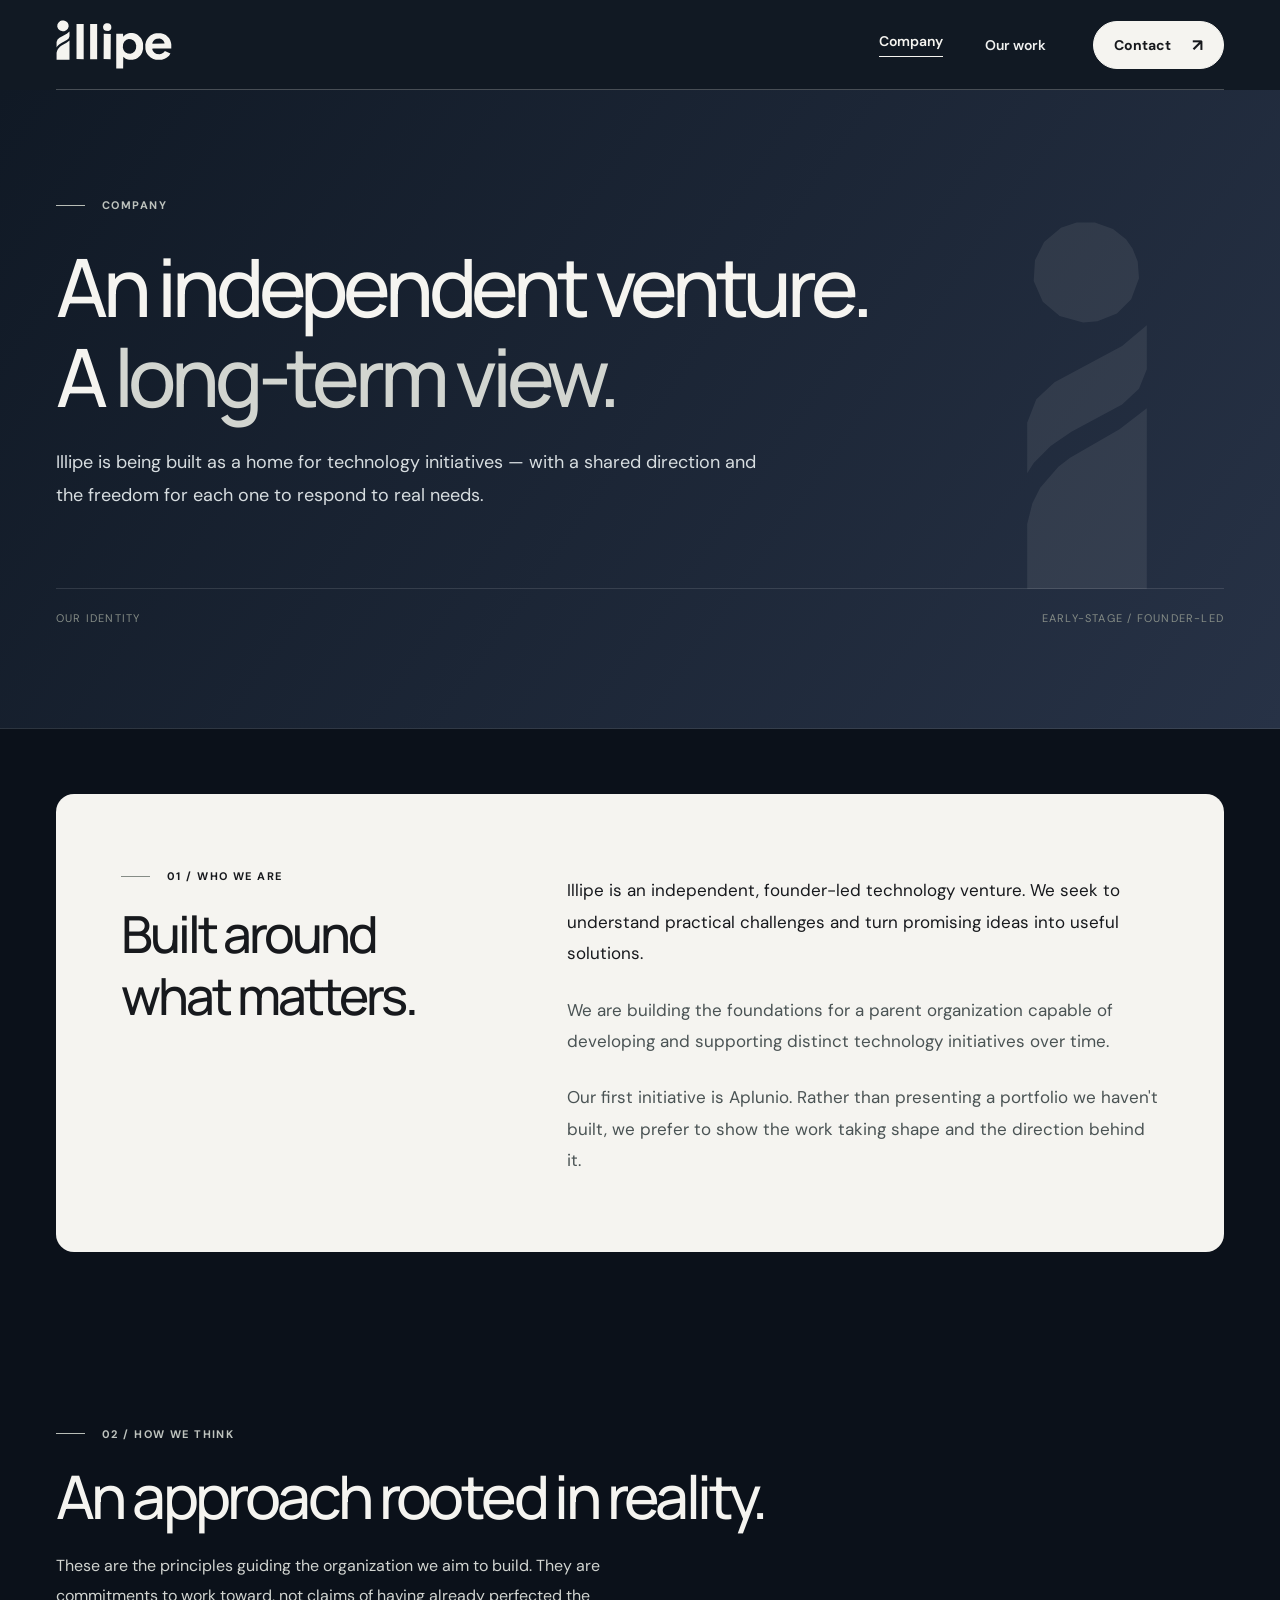
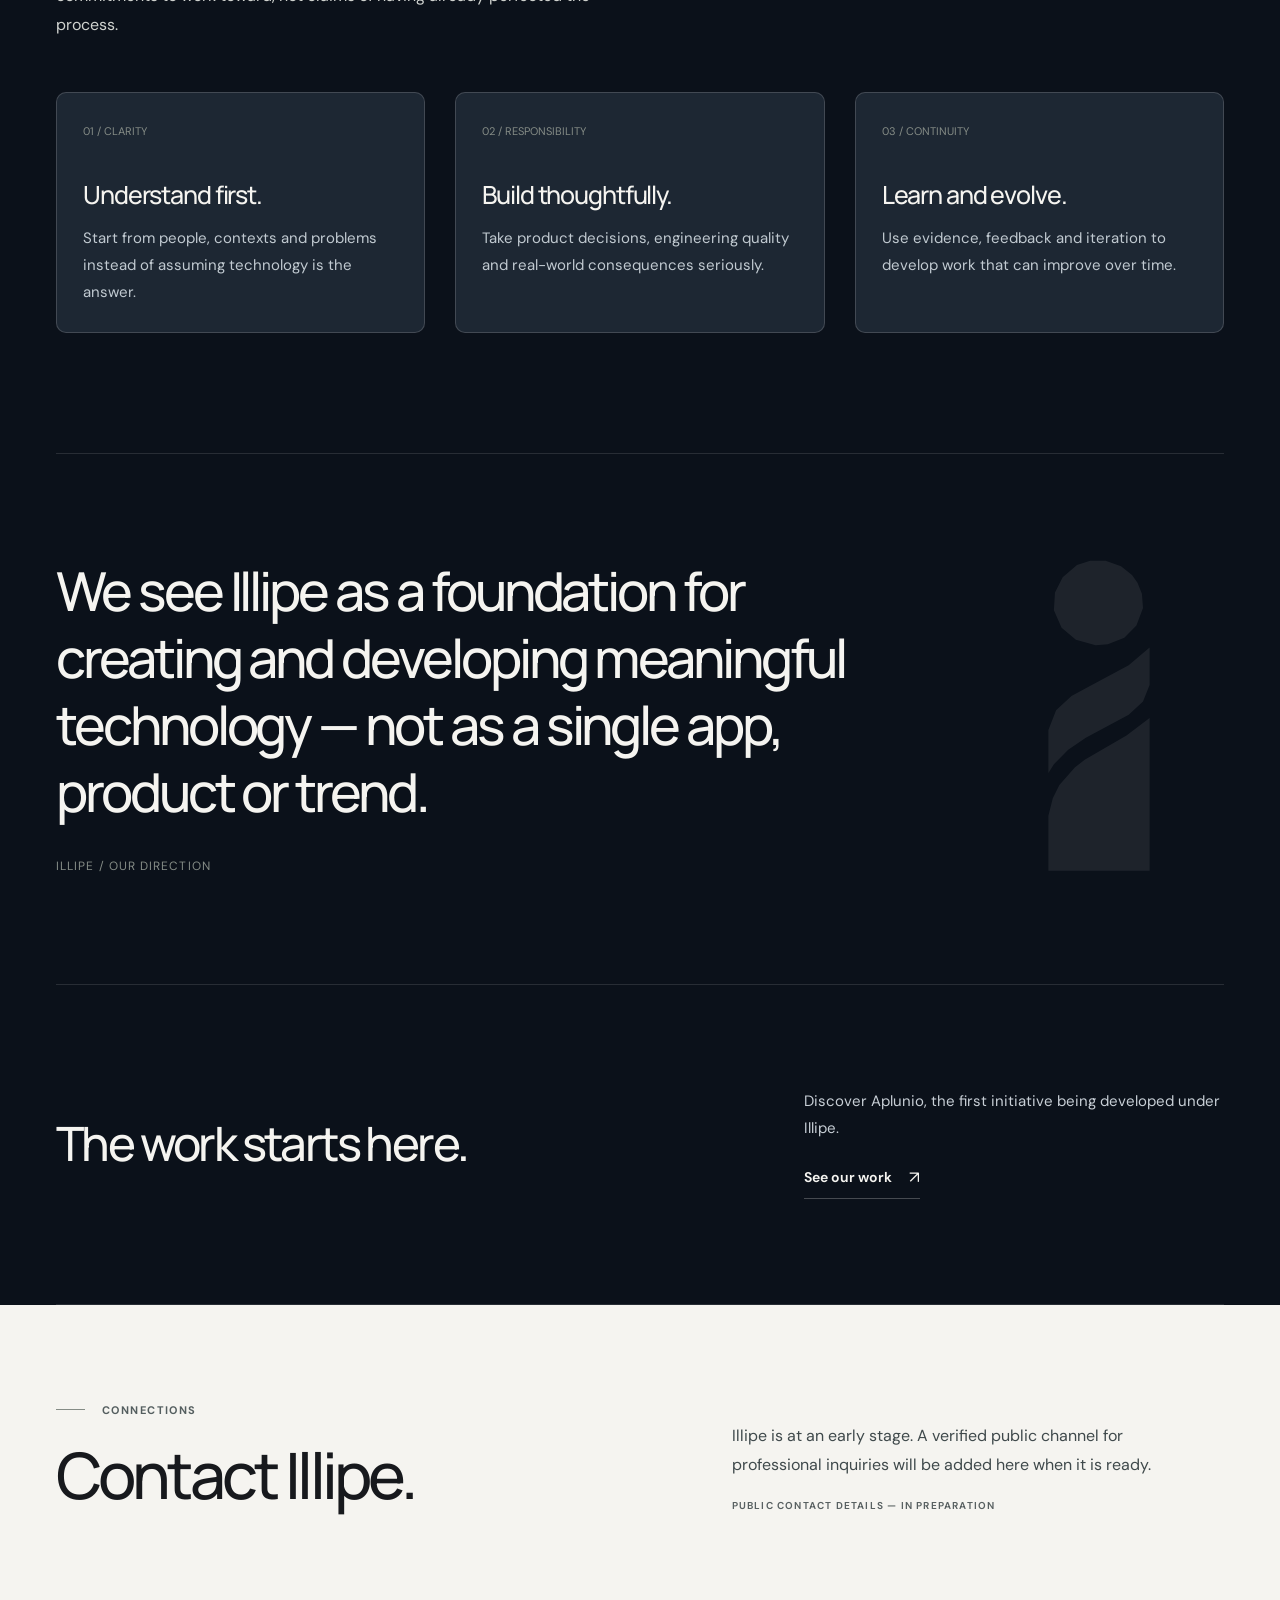
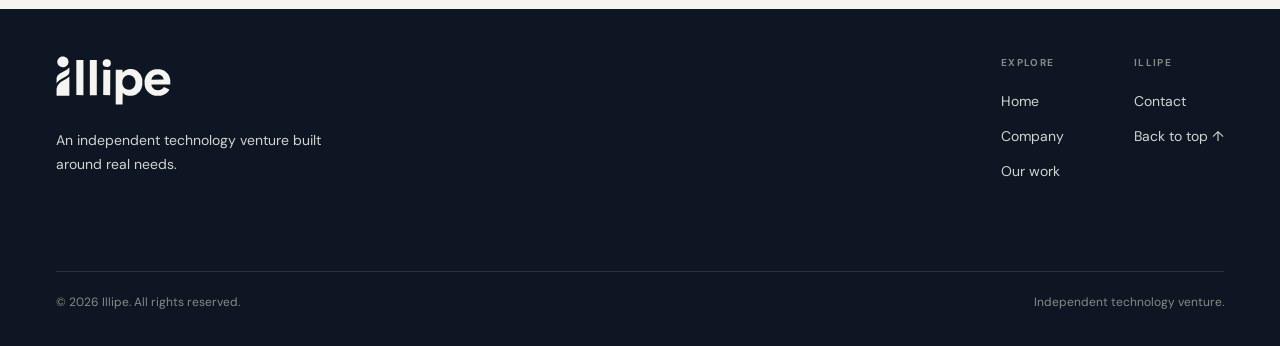
==== commit ab3c953d: "design: implement selected full-bleed editorial Illipe layout across three pages" ====
--- a/company/index.html
+++ b/company/index.html
@@ -23,7 +23,7 @@
   <script src="/main.js" defer></script>
   <title>About Illipe | Our Company & Approach</title>
 </head>
-<body>
+<body class="page-company">
   <a class="skip-link" href="#main">Skip to main content</a>
   <header class="site-header" id="top">
   <div class="container header-inner">
@@ -54,7 +54,7 @@
   </div>
 </section>
 
-<section class="article-section container" aria-labelledby="who-heading">
+<section class="article-section container company-paper" aria-labelledby="who-heading">
   <div class="article-grid">
     <div><div class="section-kicker">01 / Who we are</div><h2 id="who-heading">Built around<br>what matters.</h2></div>
     <div class="article-copy">
--- a/styles.css
+++ b/styles.css
@@ -346,3 +346,176 @@
   .work-side{gap:16px}
   .section-kicker{font-size:10px;letter-spacing:.1em}
 }
+
+/* Genuine Aplunio V1 brand kit logo (wordmark + blue symbol), not a placeholder. */
+.aplunio-heading{margin-top:38px!important;margin-bottom:19px!important;line-height:1!important}
+.aplunio-heading img{display:block;width:min(355px,100%);height:auto;object-fit:contain;object-position:left center}
+.aplunio-detail-heading{margin-top:17px!important;line-height:1!important}
+.aplunio-detail-heading img{display:block;width:min(350px,100%);height:auto;object-fit:contain;object-position:left center}
+@media(max-width:760px){.aplunio-heading img{width:min(320px,100%)}.aplunio-detail-heading img{width:min(320px,100%)}}
+
+
+/* Illipe V3 — image-led institutional composition inspired by selected layout.
+   Corporate palette stays mineral-black / off-white / muted gray.
+   Aplunio blue is limited to its own brand panel. No invented UI screenshots. */
+:root { --navy:#0E1722; --navy-deep:#0B111A; --midnight:#121D2B; }
+body{background:var(--navy-deep)}
+.page-home .site-header{position:absolute;top:0;right:0;left:0;width:100%;background:transparent;z-index:50}
+.site-header{background:#111923}
+.header-inner{height:90px;border-bottom:1px solid rgba(245,244,240,.24)}
+.nav-wrap{gap:47px}
+.main-nav a,.contact-nav{font-size:14px;color:#F0F1F0;font-weight:600}
+.main-nav a:hover{color:#FFF}
+.contact-nav{background:#F5F4F0;border:1px solid #F5F4F0;color:#17191D;border-radius:999px;padding:12px 20px;font-weight:700;gap:21px;box-shadow:none}
+.contact-nav:hover{background:#DBE0DD;color:#17191D}
+.page-home .hero{position:relative;isolation:isolate;overflow:hidden;background:linear-gradient(120deg,#101725 0%,#233044 61%,#3F4956 100%);border-bottom:0}
+.page-home .hero::before{content:"";position:absolute;z-index:1;inset:0;background:linear-gradient(90deg,rgba(7,13,22,.99) 0%,rgba(12,21,32,.96) 25%,rgba(13,21,32,.73) 44%,rgba(15,24,33,.26) 68%,rgba(12,17,24,.08) 100%),linear-gradient(0deg,rgba(12,19,28,.32),transparent 36%);pointer-events:none}
+.page-home .hero-inner{padding-top:165px;padding-bottom:105px;min-height:602px;position:static;display:flex;align-items:center}
+.page-home .hero-main{display:block;max-width:none;position:static}
+.page-home .hero-copy{position:relative;z-index:3;width:min(710px,65vw)}
+.page-home .hero .section-kicker{color:#ECF0ED}
+.page-home .hero .section-kicker::before{background:#E5ECE7}
+.page-home .hero .display{font-size:clamp(49px,5.35vw,79px);font-weight:600;letter-spacing:-.072em;line-height:1.11;margin:27px 0 22px;text-shadow:0 2px 12px rgba(5,12,18,.15)}
+.page-home .hero .display .soft{color:#E8EAEC!important}
+.page-home .hero-intro{max-width:610px;font-size:17px;line-height:1.8;color:#DCE1E3}
+.page-home .hero-actions{margin-top:32px;gap:27px}
+.page-home .button-outline{background:#F5F4F0;color:#17191D;border-color:#F5F4F0;border-radius:10px;padding:15px 22px}
+.page-home .button-outline:hover{background:#DCE5E1;color:#17191D}
+.page-home .hero-actions .text-link{color:#F5F4F0}
+.page-home .hero-photo{position:absolute;top:0;right:0;bottom:0;left:auto;width:73%;height:100%;max-width:none;margin:0;z-index:0;border:0;background:#192536}
+.page-home .hero-photo img{width:100%;height:100%;object-fit:cover;object-position:center 46%;filter:saturate(.82) brightness(.81)}
+.page-home .hero-photo::before{content:"";position:absolute;inset:0;z-index:1;background:linear-gradient(90deg,#111B28 0%,rgba(17,27,40,.6) 22%,transparent 55%);pointer-events:none}
+.page-home .hero-photo::after{content:"";position:absolute;inset:0;z-index:1;background:linear-gradient(0deg,rgba(8,13,22,.5),transparent 40%);pointer-events:none}
+.page-home .hero-photo figcaption{position:absolute;bottom:23px;right:48px;left:auto;z-index:2;font-size:9px;letter-spacing:.15em;color:#E3E6E4}
+.value-bar{position:relative;z-index:5;background:#0E1722;border-top:1px solid rgba(245,244,240,.17);border-bottom:1px solid rgba(245,244,240,.18)}
+.value-grid{display:grid;grid-template-columns:repeat(3,minmax(0,1fr));gap:0;padding-top:31px;padding-bottom:31px}
+.value-item{display:flex;align-items:start;gap:20px;min-width:0;padding:4px 32px}
+.value-item:first-child{padding-left:0}
+.value-item:last-child{padding-right:0}
+.value-item+ .value-item{border-left:1px solid rgba(245,244,240,.18)}
+.value-icon{flex:none;display:grid;place-items:center;color:#E6ECE7;width:39px;height:39px}
+.value-icon svg{display:block;width:35px;height:35px}
+.value-item strong{font-family:Manrope, sans-serif;font-size:16px;letter-spacing:-.035em;font-weight:650;color:#F5F4F0}
+.value-item p{margin:7px 0 0;color:#B5C0C8;font-size:13px;line-height:1.55;max-width:230px}
+.work-section{background:linear-gradient(115deg,#0B121A 0%,#111B2A 62%,#0D1521 100%);border-bottom:1px solid rgba(245,244,240,.12)}
+.work-overview{display:grid;grid-template-columns:minmax(260px,.82fr) minmax(0,1.35fr);gap:clamp(32px,5vw,73px);align-items:center;padding-top:108px;padding-bottom:112px}
+.work-overview-copy h2{font-family:Manrope,sans-serif;font-weight:600;letter-spacing:-.065em;font-size:clamp(37px,4.2vw,60px);line-height:1.12;margin:22px 0}
+.work-overview-copy p{max-width:410px;font-size:15px;line-height:1.85;color:#C9D0D6;margin-bottom:23px}
+.work-overview-copy .text-link{margin-top:12px}
+.initiative-card{display:grid;grid-template-columns:minmax(0,1fr) 38%;position:relative;isolation:isolate;overflow:hidden;min-height:388px;border:1px solid rgba(183,196,226,.31);border-radius:19px;background:radial-gradient(circle at 90% 12%,rgba(48,85,170,.33),transparent 53%),linear-gradient(122deg,#171C29 0%,#1A2442 78%,#12213B 100%);box-shadow:0 23px 45px rgba(1,5,12,.15)}
+.initiative-info{position:relative;z-index:2;display:flex;flex-direction:column;align-items:start;padding:clamp(29px,3.4vw,44px) 0 clamp(29px,3.4vw,44px) clamp(28px,3.4vw,44px);min-width:0}
+.initiative-eyebrow{color:#C1C9DE;font-size:10px;font-weight:700;letter-spacing:.12em;line-height:1.7}
+.initiative-eyebrow span{display:inline-block;margin-left:14px;padding-left:14px;border-left:1px solid rgba(216,226,248,.25);color:#B5C0D1}
+.initiative-info .aplunio-heading{margin:47px 0 13px!important;width:100%}
+.initiative-info .aplunio-heading img{width:min(300px,100%);height:auto;display:block}
+.initiative-info p{font-size:15px;line-height:1.8;color:#D7DDE7;margin:0 0 26px;max-width:400px}
+.initiative-link{margin-top:auto;color:#DCE7FC;font-size:13px;font-weight:650;border-bottom:1px solid rgba(227,234,255,.4);padding-bottom:9px}
+.initiative-link span{padding-left:13px;font-size:17px}
+.initiative-link:hover{border-bottom-color:#F5F4F0;color:#F5F4F0}
+.initiative-visual{position:relative;isolation:isolate;overflow:hidden;background:radial-gradient(ellipse at 85% 60%,#284998 0%,#1C315E 40%,rgba(13,23,44,0) 85%)}
+.initiative-visual::before{content:"";position:absolute;inset:13% -50% 5% -20%;border:1px solid rgba(144,180,254,.29);border-radius:50%;transform:rotate(-30deg) scaleX(.8)}
+.visual-layer{position:absolute;width:145%;height:57%;left:-25%;top:15%;border-radius:20px;transform:rotate(-25deg) skew(-7deg);background:linear-gradient(145deg,#5078D5,#243A78 46%,#18264A);box-shadow:0 0 0 1px rgba(161,196,255,.26),inset 0 1px 2px rgba(231,241,255,.4),0 20px 65px rgba(4,10,26,.3)}
+.layer-back{top:12%;left:9%;opacity:.57;transform:rotate(-25deg) skew(-7deg) translateY(-53px)}
+.layer-front{top:47%;left:-15%;background:linear-gradient(145deg,#3157A9,#182D60 65%,#0D1A37);border-radius:20px}
+.visual-line{position:absolute;right:-60%;top:66%;width:150%;height:70%;border-radius:50%;transform:rotate(-22deg);border:1px solid rgba(172,195,252,.48)}
+.visual-caption{position:absolute;bottom:21px;right:25px;color:#C7D4F7;font-size:9px;letter-spacing:.14em}
+.home-identity{position:relative;isolation:isolate;margin-top:84px;margin-bottom:84px;background:#F5F4F0;color:#17191D;border-radius:20px;padding:74px 65px!important;border:0!important;grid-template-columns:27% 1fr;gap:6%;box-shadow:0 23px 58px rgba(0,0,0,.13)}
+.home-identity .section-kicker,.home-identity .section-title{color:#17191D}
+.home-identity .section-kicker::before{background:#858C86}
+.home-identity .copy{color:#42494A}
+.home-identity .text-link{color:#17191D;border-bottom-color:#858C86}
+.home-identity::after{content:"";position:absolute;right:25px;bottom:0;width:120px;height:95%;background:url("/assets/illipe-i.svg") center / contain no-repeat;opacity:.025;pointer-events:none}
+.principle-section{background:#111D2B;border-block:1px solid rgba(245,244,240,.15)}
+.principle-section>.container{padding-top:96px;padding-bottom:110px}
+.principle-grid{gap:18px;margin-top:40px}
+.principle{min-height:232px;background:#1A2839;border:1px solid rgba(226,233,236,.13);border-radius:12px;padding:28px}
+.principle .section-number{margin-bottom:52px;color:#AFC1CF}
+.principle h3{color:#F5F4F0}
+.principle p{color:#C3CFD7}
+.next-section{padding-top:103px;padding-bottom:105px}
+.next-section h2{color:#F5F4F0}
+.next-right p{color:#C8CFD6}
+.contact-section{background:#F5F4F0;color:#17191D;border-color:#F5F4F0}
+.contact-section .section-kicker{color:#545E5F}
+.contact-section .section-kicker::before{background:#858C86}
+.contact-grid h2{color:#17191D}
+.contact-grid p{color:#3F494B}
+.contact-grid .contact-status{color:#586061}
+.site-footer{background:#0D1622}
+.footer-nav-col a:hover{color:#F5F4F0}
+/* Interior pages receive the same depth and contrast as Home. */
+.page-company .page-hero{position:relative;isolation:isolate;overflow:hidden;background:linear-gradient(125deg,#101925,#273246 100%)}
+.page-company .page-hero::after{content:"";position:absolute;right:10%;top:0;width:130px;height:100%;background:url("/assets/illipe-i.svg") center / contain no-repeat;opacity:.08;z-index:-1}
+.page-work .page-hero{background:linear-gradient(115deg,#101826 12%,#202F4C 100%)}
+.page-hero-inner{padding-top:108px;padding-bottom:103px}
+.page-hero .page-title{font-size:clamp(53px,6.3vw,86px)}
+.page-hero .lead{color:#D7DDE0}
+.company-paper{position:relative;isolation:isolate;margin-top:65px;margin-bottom:65px;background:#F5F4F0;color:#17191D;border:0!important;border-radius:18px;padding:75px 65px!important}
+.company-paper .section-kicker,.company-paper h2,.company-paper .article-copy p:first-child{color:#17191D}
+.company-paper .section-kicker::before{background:#858C86}
+.company-paper .article-copy p{color:#4A5354}
+.framework-item{border:1px solid rgba(245,244,240,.17);padding:26px;border-radius:10px;background:#1D2733}
+.framework-item h3{margin-top:37px}
+.framework-item p{color:#C1CAD1}
+.identity-quote{background:transparent}
+.product-editorial .work-detail-article{background:linear-gradient(117deg,#1B2537,#1C2D4D);border:1px solid rgba(190,205,236,.24);border-radius:15px;padding:47px}
+.product-editorial .work-detail-name{min-width:0}
+.product-editorial .aplunio-detail-heading img{max-width:100%;width:min(290px,100%);height:auto}
+.product-editorial .work-detail-copy .status-label{color:#D7DDEB}
+.honesty-section .article-copy p{color:#C8D0D8}
+@media(max-width:1050px){
+ .page-home .hero .display{font-size:clamp(45px,5.5vw,64px)}
+ .value-item{padding-inline:20px}
+ .work-overview{grid-template-columns:.75fr 1.25fr;gap:35px}
+ .initiative-info{padding:32px 0 32px 30px}
+ .initiative-info .aplunio-heading img{width:min(265px,100%)}
+ .home-identity{padding:58px 44px!important}
+}
+@media(max-width:760px){
+ .page-home .site-header{position:absolute}
+ .page-home .hero-inner{min-height:630px;padding-top:145px;padding-bottom:86px}
+ .page-home .hero-copy{width:100%;max-width:650px}
+ .page-home .hero .display{font-size:clamp(43px,8.4vw,61px);max-width:630px}
+ .page-home .hero-intro{font-size:15px;max-width:550px}
+ .page-home .hero-photo{width:100%;opacity:.64}
+ .page-home .hero::before{background:linear-gradient(90deg,rgba(7,12,21,.98),rgba(11,17,29,.87) 47%,rgba(10,18,31,.57) 100%),linear-gradient(0deg,#0C1724,transparent 45%)}
+ .page-home .hero-photo figcaption{display:none}
+ .value-grid{grid-template-columns:1fr;gap:0;padding:17px 0}
+ .value-item{padding:19px 0;gap:17px}
+ .value-item+.value-item{border-left:0;border-top:1px solid rgba(245,244,240,.15)}
+ .value-item p{max-width:none}
+ .work-overview{display:block;padding-top:74px;padding-bottom:77px}
+ .work-overview-copy{margin-bottom:38px}
+ .work-overview-copy h2{font-size:clamp(39px,7vw,52px)}
+ .work-overview-copy p{max-width:590px}
+ .initiative-card{min-height:355px;grid-template-columns:minmax(0,1fr) 36%}
+ .initiative-info{padding:28px 0 28px 25px}
+ .initiative-info .aplunio-heading{margin-top:29px!important}
+ .initiative-info p{font-size:14px}
+ .home-identity{display:block;margin-top:52px;margin-bottom:52px;padding:45px 30px!important;border-radius:13px}
+ .home-identity>.section-kicker{margin-bottom:27px}
+ .principle-section>.container{padding-top:75px;padding-bottom:77px}
+ .principle-grid{gap:13px}
+ .principle{min-height:0}
+ .principle .section-number{margin-bottom:18px}
+ .next-section{padding-top:74px;padding-bottom:75px}
+ .company-paper{padding:50px 29px!important;margin-top:35px;margin-bottom:35px}
+ .product-editorial .work-detail-article{padding:32px 26px}
+}
+@media(max-width:520px){
+ .page-home .hero-inner{min-height:650px}
+ .page-home .hero .display{font-size:clamp(41px,10vw,55px)}
+ .page-home .hero .section-kicker{font-size:10px}
+ .page-home .hero-actions{flex-direction:row;align-items:center;gap:19px}
+ .page-home .hero-actions .button-outline{width:auto;max-width:100%}
+ .page-home .hero .text-link{min-height:0;padding-top:0}
+ .initiative-card{display:block}
+ .initiative-info{padding:29px}
+ .initiative-info .aplunio-heading img{width:min(280px,100%)}
+ .initiative-visual{height:150px;border-top:1px solid rgba(215,228,255,.15)}
+ .visual-layer{height:100%;width:95%;left:20%}
+ .layer-front{top:31%}
+ .home-identity{padding:36px 24px!important}
+ .contact-grid h2{font-size:clamp(38px,8vw,54px)}
+ .product-editorial .work-detail-article{padding:26px 20px}
+}
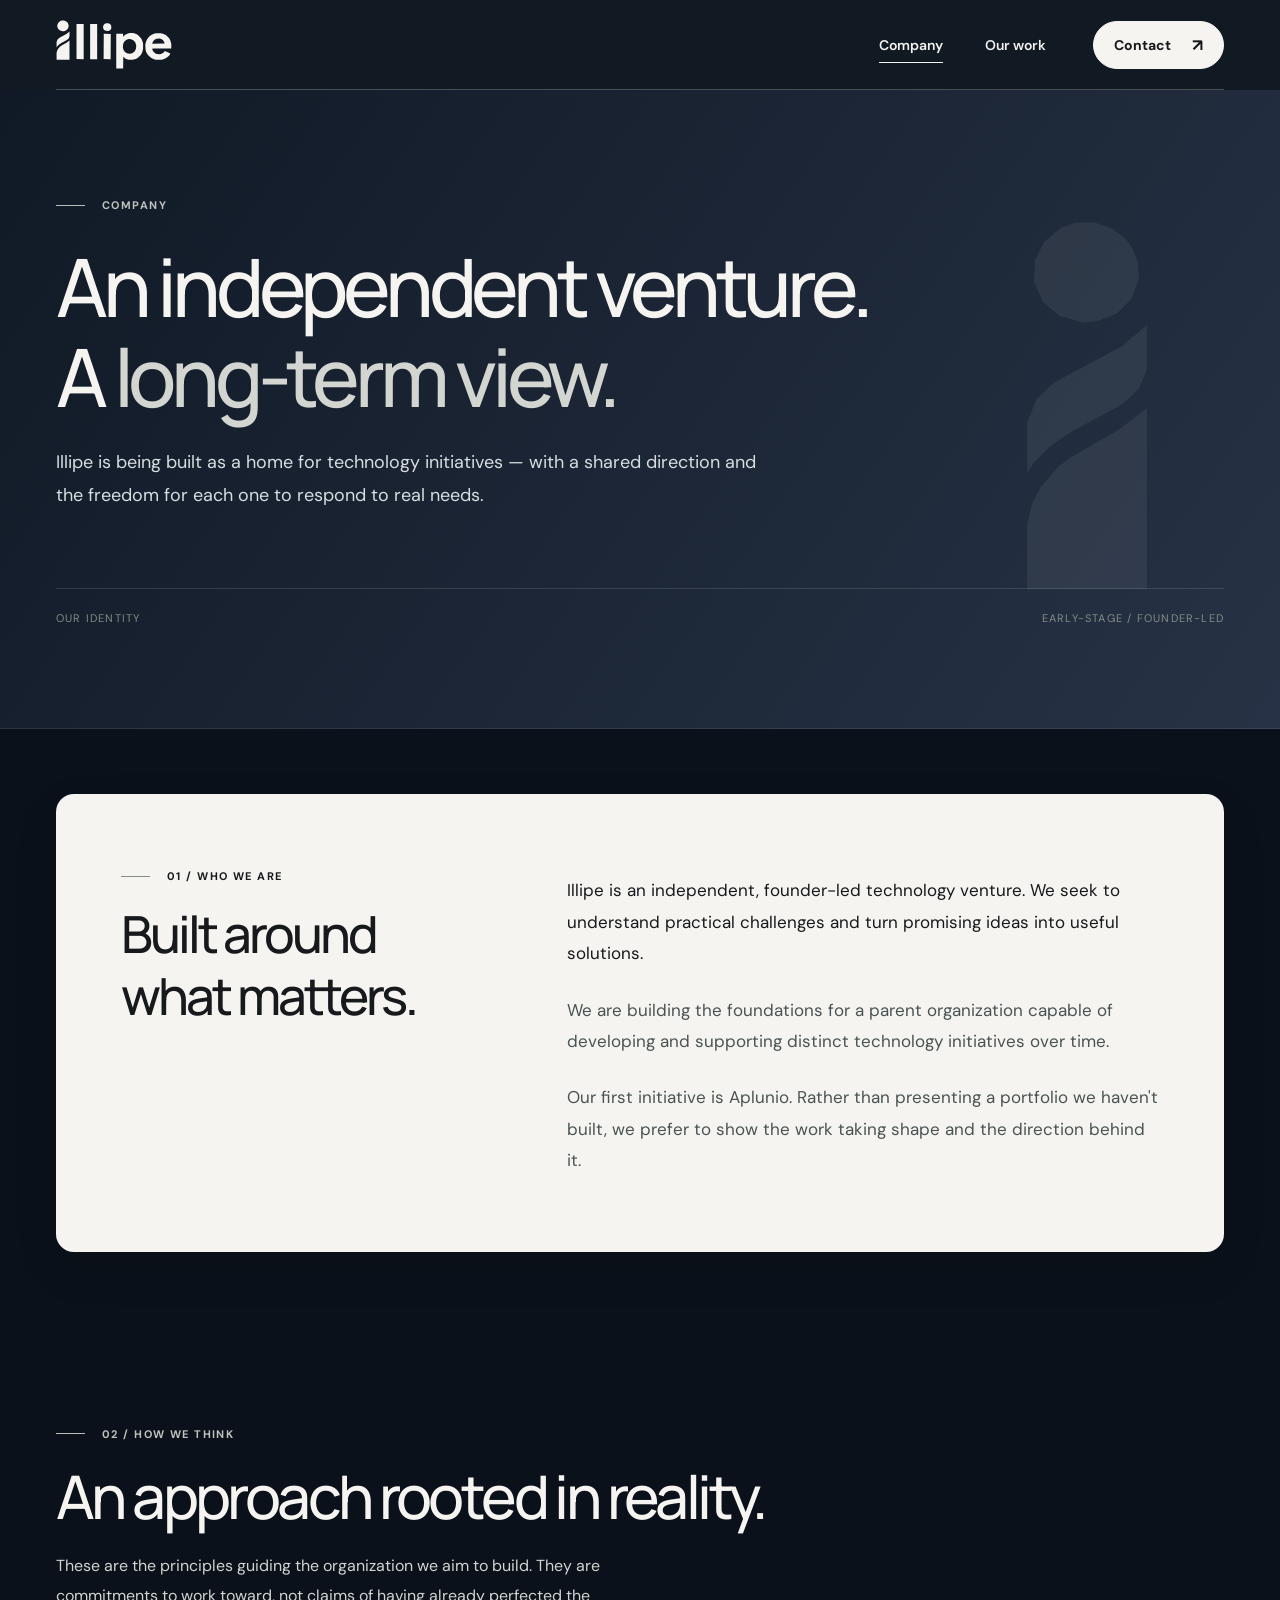
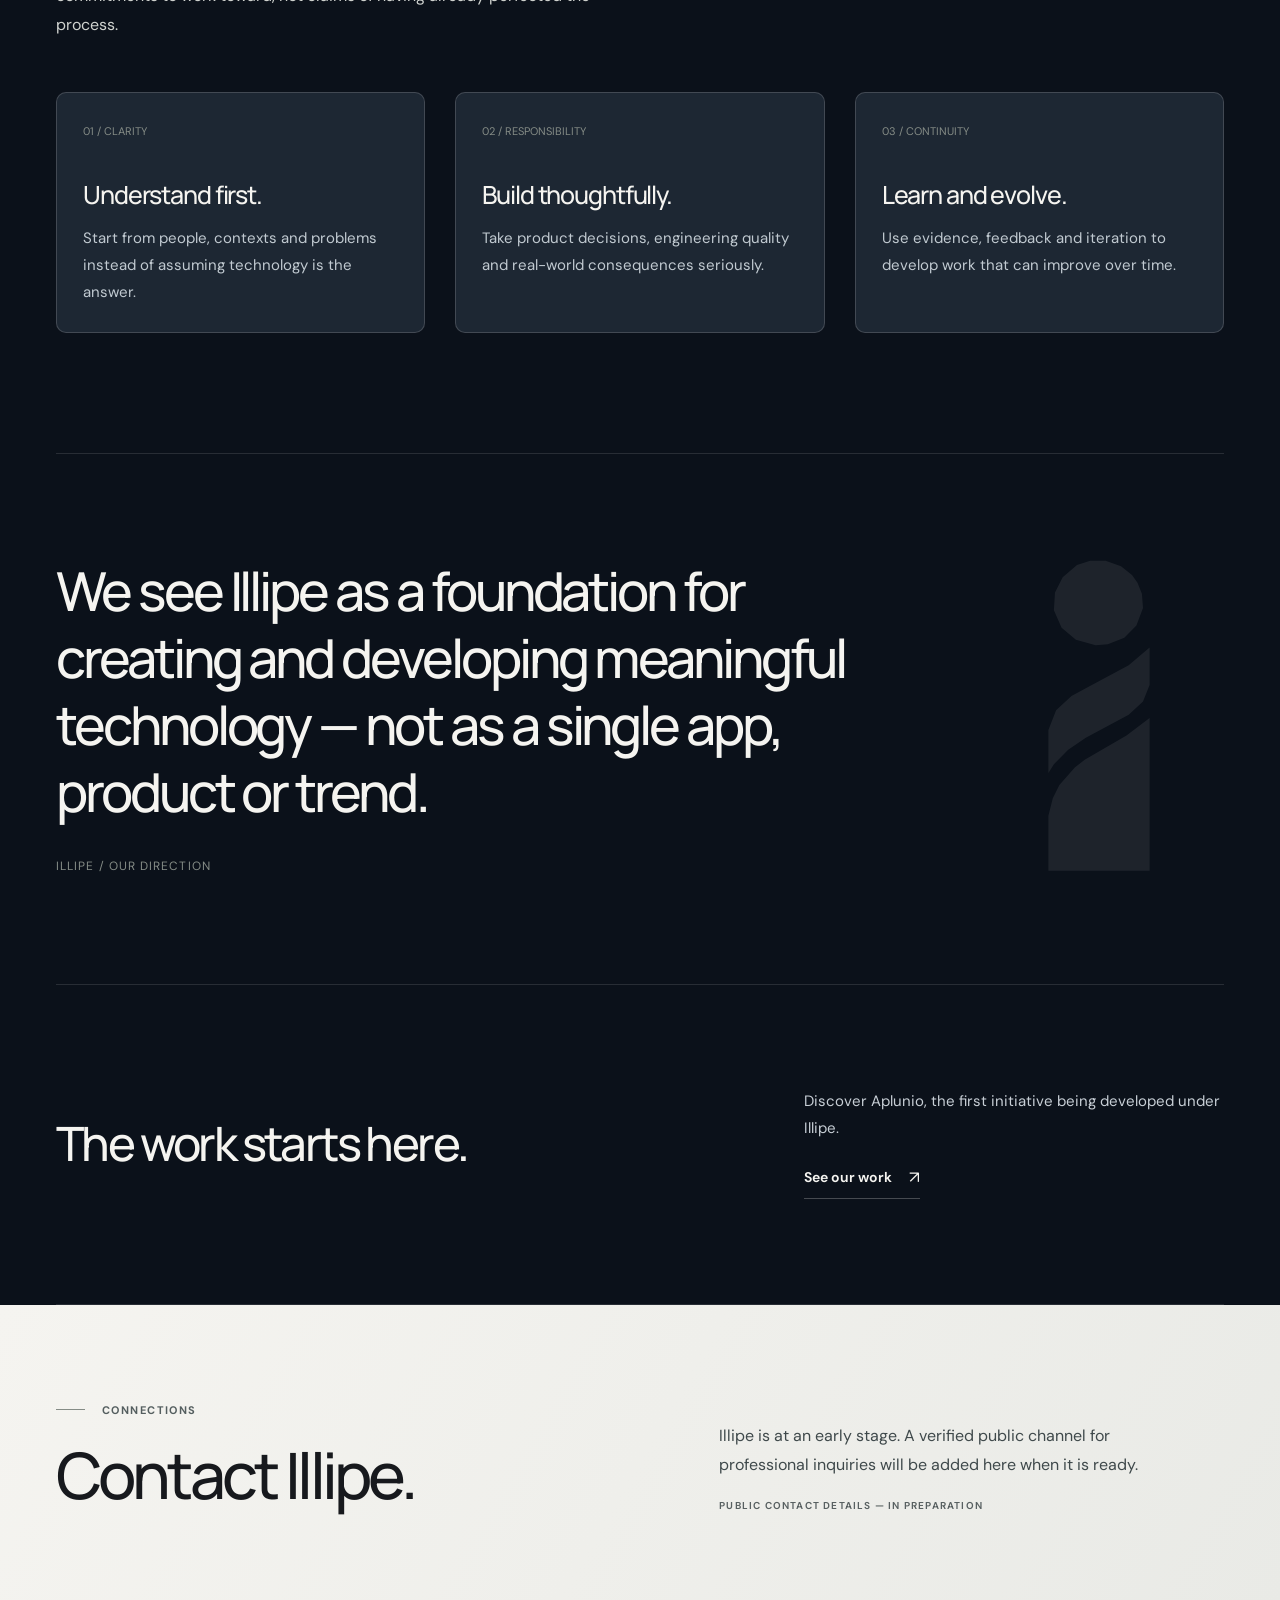
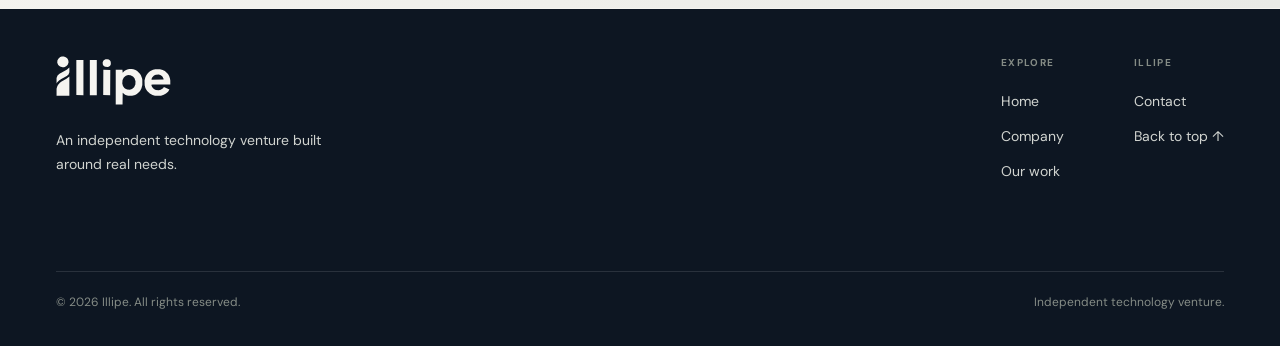
==== commit 5be0a39f: "polish: refine responsive layouts, fluid navigation and reduced-motion animations" ====
--- a/company/index.html
+++ b/company/index.html
@@ -20,6 +20,7 @@
   <link href="https://fonts.googleapis.com/css2?family=DM+Sans:wght@400;500;600;700&family=Manrope:wght@400;500;600;700&display=swap" rel="stylesheet">
   <script type="application/ld+json">{"@context":"https://schema.org","@graph":[{"@type":"AboutPage","@id":"https://illipe.org/company/#webpage","url":"https://illipe.org/company/","name":"About Illipe | Our Company & Approach","description":"Learn about Illipe, a founder-led technology venture building the foundations for independent initiatives that address real-world challenges.","isPartOf":{"@id":"https://illipe.org/#website"},"about":{"@id":"https://illipe.org/#organization"},"inLanguage":"en"},{"@type":"BreadcrumbList","itemListElement":[{"@type":"ListItem","position":1,"name":"Home","item":"https://illipe.org/"},{"@type":"ListItem","position":2,"name":"Company","item":"https://illipe.org/company/"}]}]}</script>
   <link rel="stylesheet" href="/styles.css">
+  <link rel="stylesheet" href="/polish.css">
   <script src="/main.js" defer></script>
   <title>About Illipe | Our Company & Approach</title>
 </head>
@@ -55,7 +56,7 @@
 </section>
 
 <section class="article-section container company-paper" aria-labelledby="who-heading">
-  <div class="article-grid">
+  <div data-reveal class="article-grid">
     <div><div class="section-kicker">01 / Who we are</div><h2 id="who-heading">Built around<br>what matters.</h2></div>
     <div class="article-copy">
       <p>Illipe is an independent, founder-led technology venture. We seek to understand practical challenges and turn promising ideas into useful solutions.</p>
@@ -66,26 +67,26 @@
 </section>
 
 <section class="framework-section container" aria-labelledby="framework-heading">
-  <div class="framework-heading"><div class="section-kicker">02 / How we think</div><h2 id="framework-heading">An approach rooted in reality.</h2>
+  <div data-reveal class="framework-heading"><div class="section-kicker">02 / How we think</div><h2 id="framework-heading">An approach rooted in reality.</h2>
   <p>These are the principles guiding the organization we aim to build. They are commitments to work toward, not claims of having already perfected the process.</p></div>
   <div class="framework-list">
-    <article class="framework-item"><span>01 / CLARITY</span><h3>Understand first.</h3><p>Start from people, contexts and problems instead of assuming technology is the answer.</p></article>
-    <article class="framework-item"><span>02 / RESPONSIBILITY</span><h3>Build thoughtfully.</h3><p>Take product decisions, engineering quality and real-world consequences seriously.</p></article>
-    <article class="framework-item"><span>03 / CONTINUITY</span><h3>Learn and evolve.</h3><p>Use evidence, feedback and iteration to develop work that can improve over time.</p></article>
+    <article data-reveal class="framework-item"><span>01 / CLARITY</span><h3>Understand first.</h3><p>Start from people, contexts and problems instead of assuming technology is the answer.</p></article>
+    <article data-reveal class="framework-item"><span>02 / RESPONSIBILITY</span><h3>Build thoughtfully.</h3><p>Take product decisions, engineering quality and real-world consequences seriously.</p></article>
+    <article data-reveal class="framework-item"><span>03 / CONTINUITY</span><h3>Learn and evolve.</h3><p>Use evidence, feedback and iteration to develop work that can improve over time.</p></article>
   </div>
 </section>
 
-<section class="identity-quote container" aria-label="Our perspective">
+<section data-reveal class="identity-quote container" aria-label="Our perspective">
   <p>We see Illipe as a foundation for creating and developing meaningful technology — not as a single app, product or trend.</p>
   <span class="source-note">ILLIPE / OUR DIRECTION</span>
 </section>
-<section class="next-section container" aria-labelledby="company-next">
+<section data-reveal class="next-section container" aria-labelledby="company-next">
   <h2 id="company-next">The work starts here.</h2>
   <div class="next-right"><p>Discover Aplunio, the first initiative being developed under Illipe.</p>
   <a class="text-link" href="/work/#aplunio">See our work <span aria-hidden="true">↗</span></a></div>
 </section>
 <section class="contact-section" id="contact" aria-labelledby="contact-heading">
-  <div class="container contact-grid">
+  <div data-reveal class="container contact-grid">
     <div>
       <div class="section-kicker">Connections</div>
       <h2 id="contact-heading">Contact Illipe.</h2>
--- a/polish.css
+++ b/polish.css
@@ -0,0 +1,237 @@
+/* Illipe / experience polish v4.
+   A lightweight motion, accessibility and responsive layer.
+   Refines—not replaces—the institutional brand system. */
+:root{
+  --ease-out:cubic-bezier(.22,1,.36,1);
+  --ease-ui:cubic-bezier(.2,.65,.2,1);
+  --duration-ui:220ms;
+}
+html{scroll-padding-top:98px}
+body{overflow-x:clip}
+section[id]{scroll-margin-top:95px}
+.page-home .site-header{
+  position:fixed;
+  inset:0 0 auto;
+  z-index:80;
+  transition:background-color .26s ease,box-shadow .26s ease,border-color .26s ease;
+}
+.site-header{
+  position:sticky;
+  top:0;
+  z-index:80;
+  transition:background-color .26s ease,box-shadow .26s ease;
+}
+.site-header.is-scrolled{
+  background:rgba(10,17,26,.94);
+  box-shadow:0 9px 24px rgba(0,0,0,.12);
+  -webkit-backdrop-filter:blur(18px);
+  backdrop-filter:blur(18px);
+}
+.header-inner{transition:border-color .2s ease}
+.site-header.is-scrolled .header-inner{border-bottom-color:rgba(245,244,240,.12)}
+.nav-wrap a,.wordmark,.footer-nav a{
+  transition:opacity var(--duration-ui) ease,color var(--duration-ui) ease;
+}
+.wordmark:hover{opacity:.86}
+.main-nav a{position:relative}
+.main-nav a::after{
+  content:"";position:absolute;left:0;right:100%;bottom:-9px;height:1px;
+  background:#F5F4F0;transition:right .28s var(--ease-out);
+}
+.main-nav a:hover::after,.main-nav a[aria-current="page"]::after{right:0}
+.main-nav a[aria-current="page"]::after{margin-top:0}
+.contact-nav,
+.button-outline,
+.text-link,
+.initiative-link{
+  transition:transform var(--duration-ui) var(--ease-ui),
+             background-color var(--duration-ui) ease,
+             border-color var(--duration-ui) ease,
+             color var(--duration-ui) ease,
+             box-shadow var(--duration-ui) ease;
+}
+.contact-nav:hover,.button-outline:hover{transform:translateY(-2px);box-shadow:0 9px 24px rgba(0,0,0,.11)}
+.contact-nav:active,.button-outline:active{transform:translateY(0)}
+.text-link:hover,.initiative-link:hover{transform:translateX(3px)}
+.text-link:focus-visible,.initiative-link:focus-visible{outline-offset:6px}
+.page-home .hero-inner{min-height:clamp(600px,73svh,790px);padding-bottom:clamp(76px,9svh,130px)}
+.page-home .hero .display{font-size:clamp(50px,5.45vw,82px);line-height:1.10;text-wrap:balance}
+.page-home .hero-intro{max-width:580px}
+.page-home .hero-copy{width:min(730px,67vw)}
+.page-home .hero-photo img{will-change:auto}
+.hero-photo figcaption{pointer-events:none}
+.value-item{transition:background-color .22s ease}
+.value-item:hover{background:rgba(245,244,240,.035)}
+.value-icon{transition:transform .35s var(--ease-out)}
+.value-item:hover .value-icon{transform:translateY(-3px)}
+.work-overview{padding-top:clamp(78px,9vw,136px);padding-bottom:clamp(86px,9vw,130px)}
+.work-overview-copy h2{max-width:490px}
+.initiative-card{
+  transition:border-color .3s ease,box-shadow .3s ease,transform .42s var(--ease-out);
+  transform:translateZ(0);
+}
+.initiative-card:hover{
+  border-color:rgba(189,208,251,.48);
+  box-shadow:0 28px 60px rgba(2,5,17,.22);
+  transform:translateY(-4px);
+}
+.initiative-visual .visual-layer,.visual-line{
+  transition:transform .7s var(--ease-out),opacity .7s ease;
+}
+.initiative-card:hover .layer-front{transform:rotate(-25deg) skew(-7deg) translate3d(-8px,-10px,0)}
+.initiative-card:hover .layer-back{transform:rotate(-25deg) skew(-7deg) translate3d(8px,-58px,0)}
+.initiative-card:hover .visual-line{opacity:.68}
+.home-identity{box-shadow:0 16px 46px rgba(0,0,0,.1)}
+.home-identity .section-title{text-wrap:balance}
+.principle{
+  transition:transform .36s var(--ease-out),border-color .28s ease,
+             background-color .28s ease,box-shadow .28s ease;
+}
+.principle:hover{
+  transform:translateY(-5px);
+  background:#1E2C3C;
+  border-color:rgba(245,244,240,.27);
+  box-shadow:0 16px 38px rgba(4,9,17,.15);
+}
+.framework-item{
+  transition:transform .33s var(--ease-out),border-color .25s ease,background-color .25s ease;
+}
+.framework-item:hover{transform:translateY(-4px);background:#243244;border-color:rgba(245,244,240,.32)}
+.contact-section{
+  background:linear-gradient(120deg,#F5F4F0 0%,#E9EAE6 100%);
+}
+.contact-grid{gap:clamp(24px,8vw,110px)}
+.page-company .page-hero::after{opacity:.065}
+.page-company .company-paper{box-shadow:0 17px 44px rgba(0,0,0,.1)}
+.product-editorial .work-detail-article{transition:border-color .3s ease,box-shadow .3s ease}
+.product-editorial .work-detail-article:hover{border-color:rgba(190,205,236,.37);box-shadow:0 15px 38px rgba(1,5,12,.1)}
+.footer-nav-col a{transition:color .2s ease}
+@media(min-width:900px) and (prefers-reduced-motion:no-preference){
+  .page-home .hero-photo img{animation:hero-breathe 24s ease-in-out infinite alternate}
+  @keyframes hero-breathe{
+    from{transform:scale(1.01) translate3d(0,0,0)}
+    to{transform:scale(1.075) translate3d(-.7%,.4%,0)}
+  }
+}
+@media(prefers-reduced-motion:no-preference){
+  @keyframes soft-appear{
+    from{opacity:0;transform:translateY(18px)}
+    to{opacity:1;transform:translateY(0)}
+  }
+  .page-home .hero-copy>.section-kicker{animation:soft-appear .65s var(--ease-out) both}
+  .page-home .hero-copy>.display{animation:soft-appear .78s .08s var(--ease-out) both}
+  .page-home .hero-copy>.hero-intro{animation:soft-appear .78s .17s var(--ease-out) both}
+  .page-home .hero-copy>.hero-actions{animation:soft-appear .78s .27s var(--ease-out) both}
+  html.motion-ready [data-reveal]{
+    opacity:0;translate:0 22px;
+    transition:opacity .82s var(--ease-out),translate .82s var(--ease-out);
+    transition-delay:var(--reveal-delay,0ms);
+  }
+  html.motion-ready [data-reveal].is-visible{opacity:1;translate:0 0}
+  .value-item:nth-child(2),.principle:nth-child(2),.framework-item:nth-child(2){--reveal-delay:85ms}
+  .value-item:nth-child(3),.principle:nth-child(3),.framework-item:nth-child(3){--reveal-delay:160ms}
+}
+@media(max-width:1100px){
+  .page-home .hero-copy{width:min(675px,74vw)}
+  .page-home .hero .display{font-size:clamp(47px,5.35vw,70px)}
+  .work-overview{gap:clamp(27px,3.5vw,55px)}
+}
+@media(max-width:850px) and (min-width:761px){
+  .work-overview{grid-template-columns:1fr;gap:35px}
+  .work-overview-copy{max-width:630px}
+  .initiative-card{width:100%}
+  .initiative-info .aplunio-heading img{width:min(330px,100%)}
+  .value-item{padding-inline:16px;gap:12px}
+  .value-item strong{font-size:14px}
+  .value-item p{font-size:12px}
+  .page-home .hero-copy{width:min(620px,83vw)}
+}
+@media(max-width:760px){
+  html{scroll-padding-top:81px}
+  section[id]{scroll-margin-top:81px}
+  .page-home .site-header{position:fixed}
+  .site-header{position:sticky}
+  .header-inner{height:74px}
+  .menu-toggle{
+    display:flex;flex-direction:column;justify-content:center;
+    align-items:center;gap:6px;width:44px;height:44px;
+    border:1px solid rgba(245,244,240,.35);border-radius:9px;
+    transition:background-color .2s ease,border-color .2s ease;
+  }
+  .menu-toggle:hover{background:rgba(255,255,255,.06);border-color:rgba(245,244,240,.7)}
+  .menu-toggle span{transition:transform .28s var(--ease-out),opacity .2s ease}
+  .menu-toggle span+span{margin-top:0}
+  .menu-toggle[aria-expanded="true"] span:first-child{transform:translateY(4px) rotate(45deg)}
+  .menu-toggle[aria-expanded="true"] span:last-child{transform:translateY(-4px) rotate(-45deg)}
+  html.js .mobile-nav{
+    display:flex;flex-direction:column;position:absolute;top:100%;left:0;right:0;
+    z-index:75;max-height:0;visibility:hidden;opacity:0;
+    overflow:hidden;pointer-events:none;padding:0 19px;
+    border-bottom:1px solid transparent;
+    background:rgba(11,18,29,.98);
+    -webkit-backdrop-filter:blur(18px);backdrop-filter:blur(18px);
+    transform:translateY(-7px);
+    transition:max-height .36s var(--ease-out),opacity .25s ease,
+               transform .3s var(--ease-out),visibility .36s,
+               padding .3s var(--ease-out);
+  }
+  html.js .mobile-nav.is-open{
+    max-height:330px;visibility:visible;opacity:1;transform:translateY(0);
+    pointer-events:auto;padding:7px 19px 15px;border-bottom-color:var(--line);
+  }
+  .mobile-nav a{min-height:52px;display:flex;align-items:center}
+  .mobile-nav a[aria-current="page"]{color:#FFFFFF;font-weight:700}
+  .page-home .hero-inner{min-height:clamp(630px,85svh,800px);padding-top:132px;padding-bottom:84px}
+  .page-home .hero-copy{width:100%;max-width:640px}
+  .page-home .hero .display{font-size:clamp(42px,8.5vw,65px);text-wrap:balance}
+  .page-home .hero-photo{opacity:.70}
+  .page-home .hero-intro{max-width:550px}
+  .value-item:hover .value-icon{transform:none}
+  .initiative-card:hover,.principle:hover,.framework-item:hover{transform:none;box-shadow:none}
+  .work-overview-copy h2{font-size:clamp(37px,7.5vw,55px)}
+  .work-overview{padding-top:69px;padding-bottom:78px}
+  .home-identity{margin-top:43px;margin-bottom:43px}
+  .principle-section>.container{padding-top:70px;padding-bottom:80px}
+  .contact-section{background:#F5F4F0}
+}
+@media(max-width:560px){
+  .page-home .hero-inner{min-height:min(770px,96svh);padding-top:118px;padding-bottom:71px}
+  .page-home .hero::before{
+    background:linear-gradient(90deg,rgba(8,14,23,.97),rgba(9,16,28,.86) 62%,rgba(9,16,28,.67)),
+    linear-gradient(0deg,rgba(8,14,23,.55),transparent 50%);
+  }
+  .page-home .hero .display{font-size:clamp(40px,9.6vw,54px);line-height:1.13}
+  .page-home .hero-intro{font-size:14.5px;line-height:1.7;max-width:490px}
+  .page-home .hero-actions{gap:16px}
+  .page-home .hero-actions .button-outline{min-height:51px}
+  .initiative-card{border-radius:15px}
+  .initiative-eyebrow span{margin-left:8px;padding-left:8px}
+  .initiative-info .aplunio-heading img{width:min(300px,100%)}
+  .home-identity{border-radius:13px}
+  .company-paper{border-radius:13px}
+  .page-hero .page-title{font-size:clamp(43px,9.6vw,58px);text-wrap:balance}
+}
+@media(max-width:420px){
+  .page-home .hero-inner{min-height:690px;padding-top:117px}
+  .page-home .hero .display{font-size:clamp(38px,9.8vw,45px)}
+  .page-home .hero-actions{display:flex;flex-direction:column;align-items:flex-start}
+  .page-home .hero-actions .button-outline{width:auto;max-width:100%}
+  .page-home .hero-actions .text-link{margin-top:2px}
+  .initiative-eyebrow{font-size:9px}
+  .initiative-eyebrow span{font-size:9px}
+  .value-item p{font-size:12px}
+  .contact-grid h2{font-size:clamp(36px,9vw,48px)}
+  .footer-nav{gap:13px}
+}
+@media(prefers-reduced-motion:reduce){
+  html.motion-ready [data-reveal]{opacity:1!important;translate:none!important}
+  .page-home .hero-photo img{animation:none!important}
+  .page-home .hero-copy>*{animation:none!important}
+  *,*::before,*::after{
+    scroll-behavior:auto!important;transition-duration:.01ms!important;
+    animation-duration:.01ms!important;animation-iteration-count:1!important;
+  }
+}
+@media(prefers-reduced-transparency:reduce){
+  .site-header.is-scrolled,.mobile-nav{background:#0E1722!important;-webkit-backdrop-filter:none!important;backdrop-filter:none!important}
+}
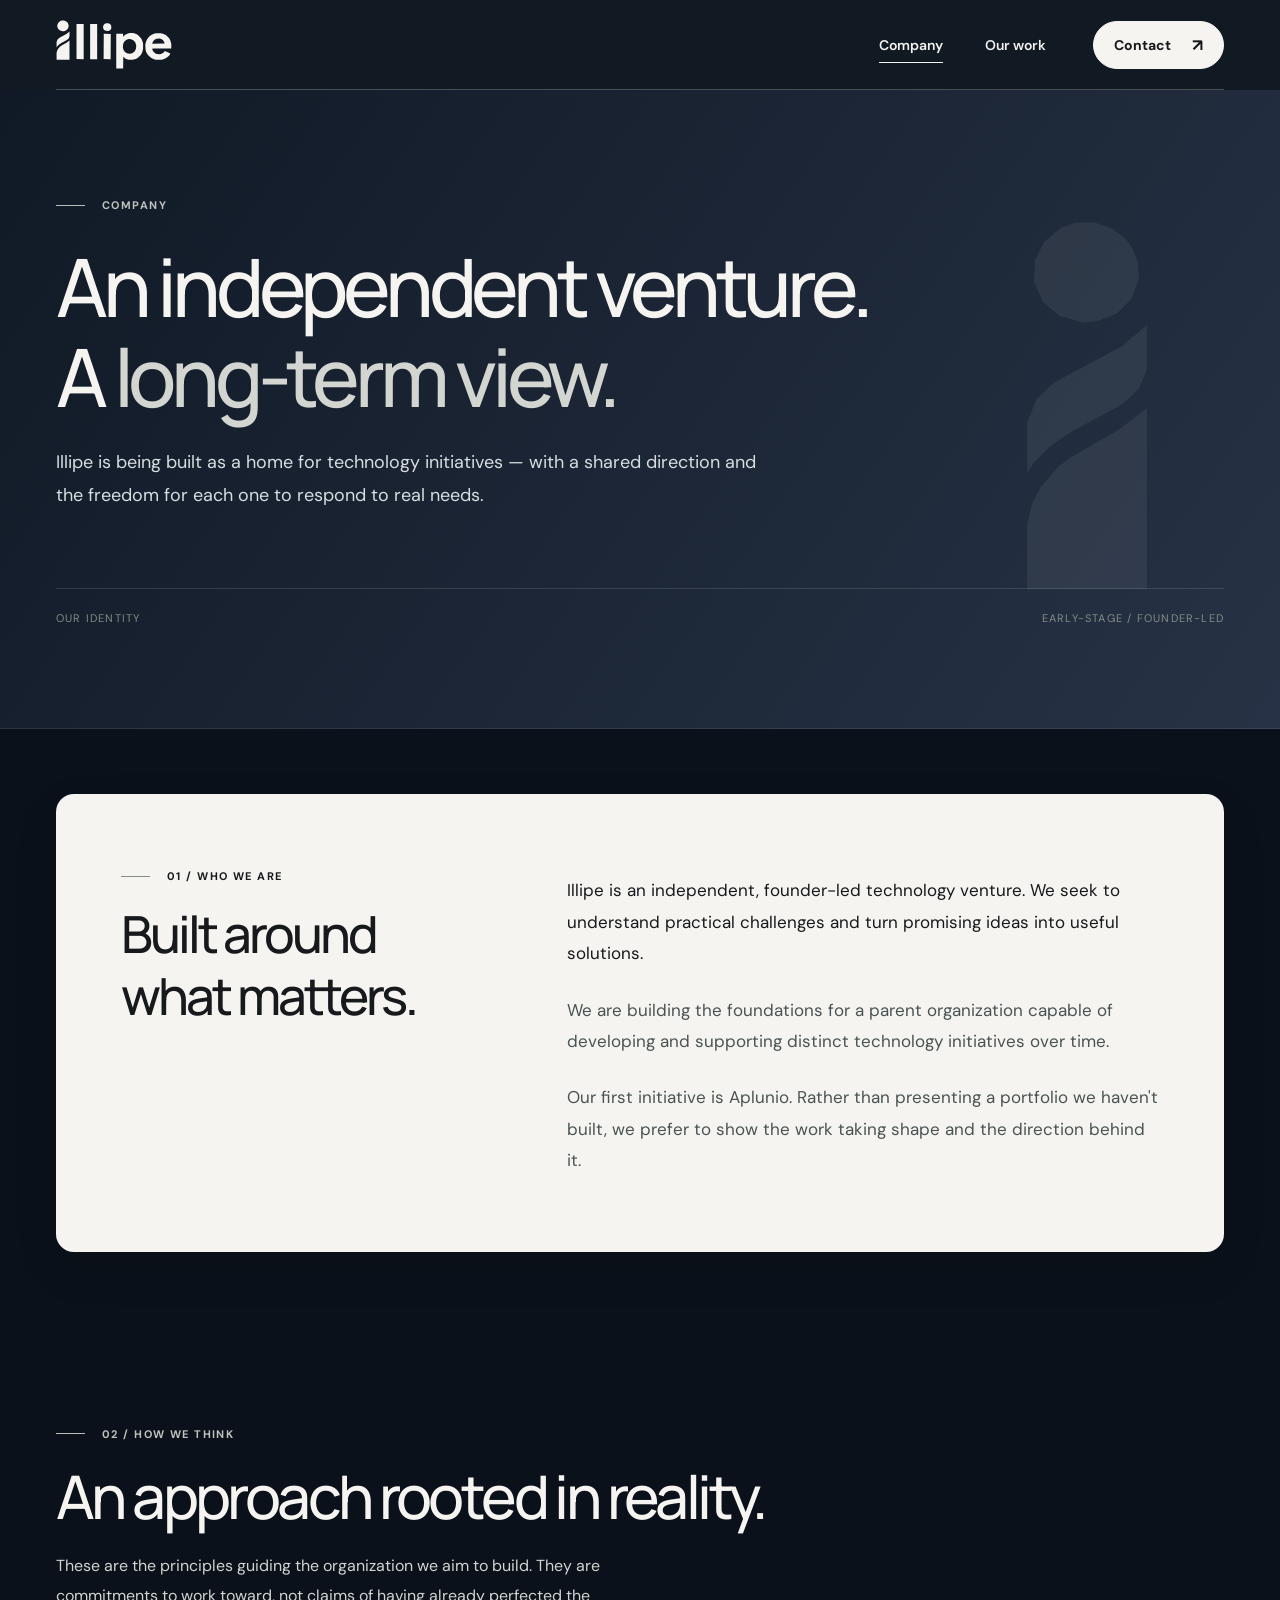
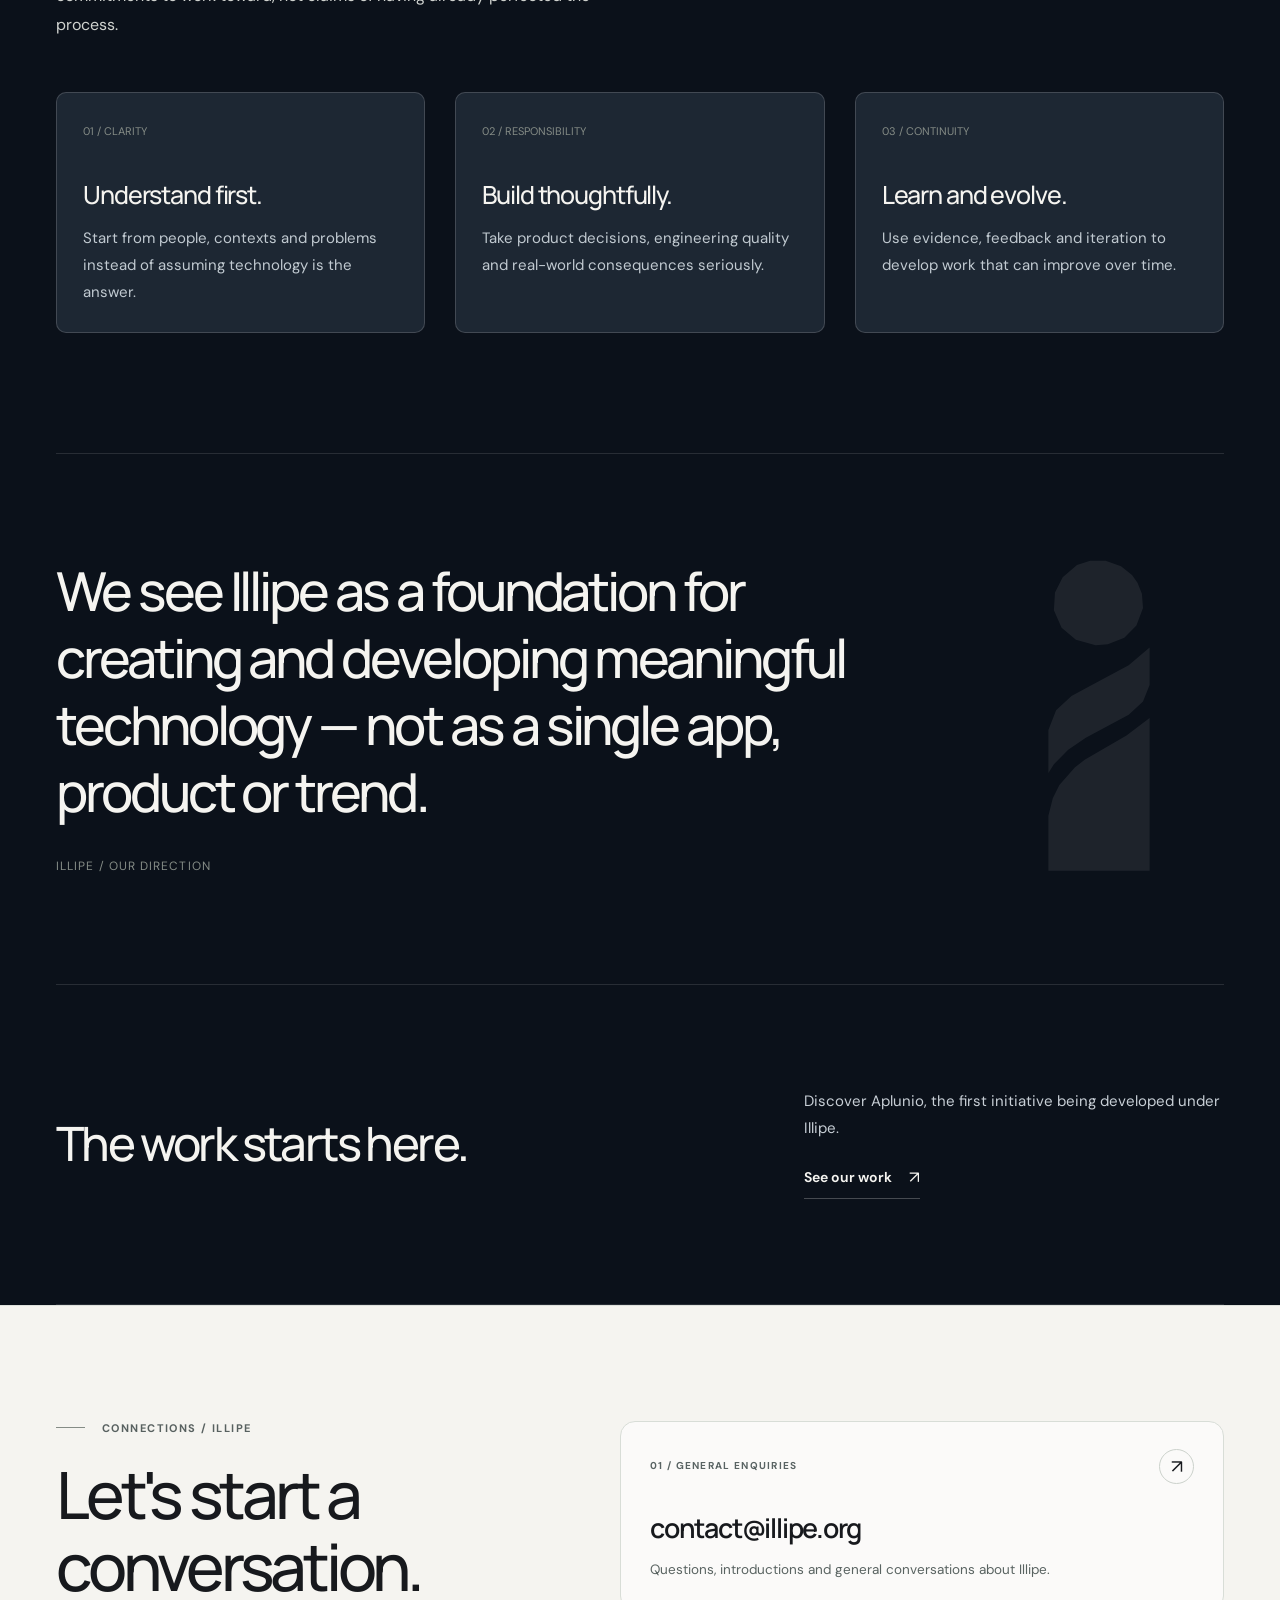
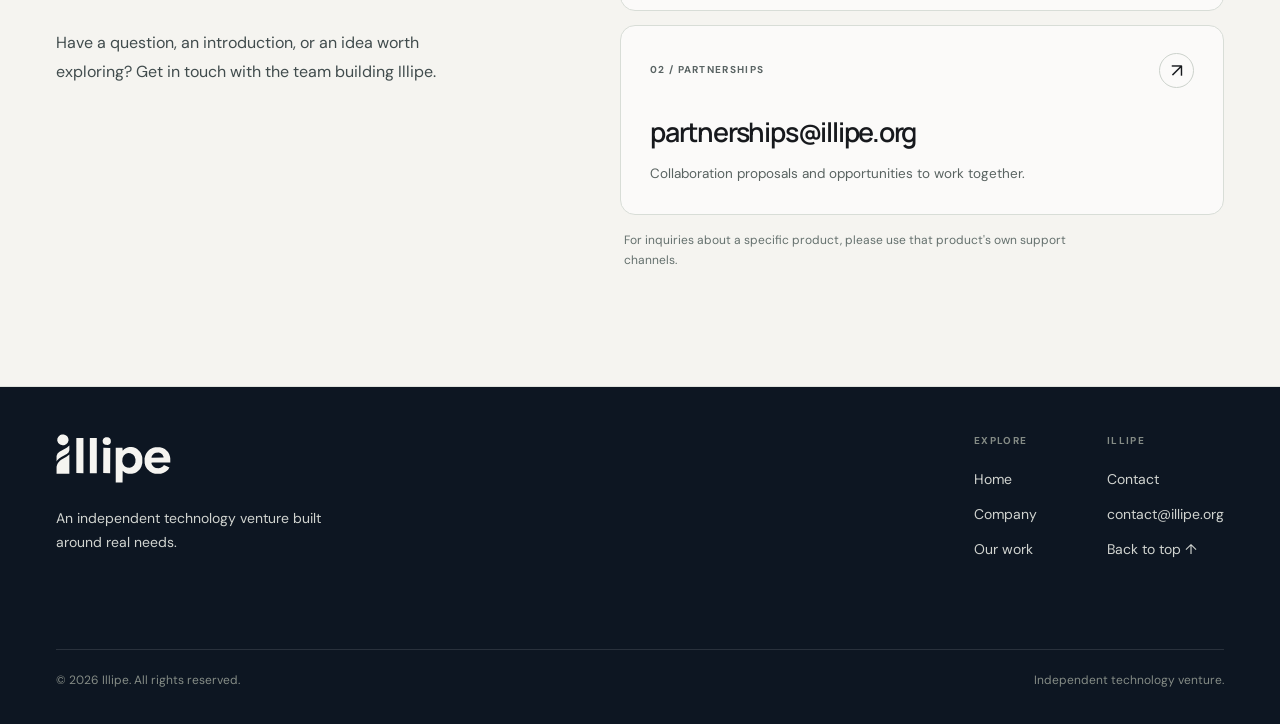
==== commit 37b44867: "feat: publish Illipe institutional contact channels" ====
--- a/company/index.html
+++ b/company/index.html
@@ -87,13 +87,23 @@
 </section>
 <section class="contact-section" id="contact" aria-labelledby="contact-heading">
   <div data-reveal class="container contact-grid">
-    <div>
-      <div class="section-kicker">Connections</div>
-      <h2 id="contact-heading">Contact Illipe.</h2>
+    <div class="contact-editorial">
+      <div class="section-kicker">Connections / Illipe</div>
+      <h2 id="contact-heading">Let's start a<br>conversation.</h2>
+      <p class="contact-intro">Have a question, an introduction, or an idea worth exploring? Get in touch with the team building Illipe.</p>
     </div>
-    <div>
-      <p>Illipe is at an early stage. A verified public channel for professional inquiries will be added here when it is ready.</p>
-      <span class="contact-status">PUBLIC CONTACT DETAILS — IN PREPARATION</span>
+    <div class="contact-list" aria-label="Ways to contact Illipe">
+      <a class="contact-item" href="mailto:contact@illipe.org" aria-label="Email Illipe for general enquiries at contact@illipe.org">
+        <span class="contact-item-top"><span class="contact-category">01 / General enquiries</span><span class="contact-arrow" aria-hidden="true">↗</span></span>
+        <span class="contact-email">contact@illipe.org</span>
+        <span class="contact-purpose">Questions, introductions and general conversations about Illipe.</span>
+      </a>
+      <a class="contact-item" href="mailto:partnerships@illipe.org" aria-label="Email Illipe for partnerships at partnerships@illipe.org">
+        <span class="contact-item-top"><span class="contact-category">02 / Partnerships</span><span class="contact-arrow" aria-hidden="true">↗</span></span>
+        <span class="contact-email">partnerships@illipe.org</span>
+        <span class="contact-purpose">Collaboration proposals and opportunities to work together.</span>
+      </a>
+      <p class="contact-note">For inquiries about a specific product, please use that product's own support channels.</p>
     </div>
   </div>
 </section></main>
@@ -103,7 +113,7 @@
       <div><a class="wordmark" href="/" aria-label="Illipe — home"><img src="/assets/illipe-wordmark.svg" width="116" height="50" alt="illipe" /></a><p class="footer-descriptor">An independent technology venture built around real needs.</p></div>
       <nav class="footer-nav" aria-label="Footer navigation">
         <div class="footer-nav-col"><strong>EXPLORE</strong><a href="/">Home</a><a href="/company/">Company</a><a href="/work/">Our work</a></div>
-        <div class="footer-nav-col"><strong>ILLIPE</strong><a href="/#contact">Contact</a><a href="#top">Back to top ↑</a></div>
+        <div class="footer-nav-col"><strong>ILLIPE</strong><a href="/#contact">Contact</a><a href="mailto:contact@illipe.org">contact@illipe.org</a><a href="#top">Back to top ↑</a></div>
       </nav>
     </div>
     <div class="footer-bottom">
--- a/polish.css
+++ b/polish.css
@@ -234,4 +234,376 @@
 }
 @media(prefers-reduced-transparency:reduce){
   .site-header.is-scrolled,.mobile-nav{background:#0E1722!important;-webkit-backdrop-filter:none!important;backdrop-filter:none!important}
-}+}
+
+/* Illipe hero framing / 2026-11-09
+   Original architectural study = portrait 510 x 550px.
+   Show the ENTIRE visual at native proportions instead of stretching/cropping
+   it into a full-bleed 73%-width background. */
+.page-home .hero {
+  background: #101825;
+}
+.page-home .hero::before {
+  background: linear-gradient(115deg, #101724 0%, #162230 56%, #1D2B39 100%);
+}
+.page-home .hero-inner {
+  min-height: 660px;
+  padding-top: 132px;
+  padding-bottom: 80px;
+  width: min(calc(100% - 112px), 1220px);
+}
+.page-home .hero-main {
+  position: relative;
+  z-index: 2;
+  display: grid;
+  grid-template-columns: minmax(0, 1.35fr) minmax(300px, .86fr);
+  align-items: center;
+  gap: clamp(32px, 5vw, 78px);
+  width: 100%;
+}
+.page-home .hero-copy {
+  width: 100%;
+  max-width: 740px;
+}
+.page-home .hero .display {
+  font-size: clamp(45px, 5.0vw, 71px);
+  line-height: 1.115;
+  max-width: 760px;
+  text-wrap: pretty;
+}
+.page-home .hero-photo {
+  position: relative;
+  inset: auto;
+  z-index: 2;
+  display: block;
+  width: min(100%, 450px);
+  height: auto;
+  aspect-ratio: 510 / 550;
+  max-width: 450px;
+  margin: 0 0 0 auto;
+  opacity: 1;
+  overflow: hidden;
+  border: 1px solid rgba(245, 244, 240, .21);
+  border-radius: 17px;
+  background: #1B2531;
+  box-shadow: 0 18px 50px rgba(2, 8, 16, .22);
+}
+.page-home .hero-photo img {
+  display: block;
+  width: 100%;
+  height: 100%;
+  object-fit: contain;
+  object-position: center center;
+  filter: saturate(.88) brightness(.94);
+  transform: none;
+  animation: none;
+}
+.page-home .hero-photo::before { content: none; }
+.page-home .hero-photo::after {
+  content: "";
+  background: linear-gradient(0deg, rgba(8, 14, 21, .49), transparent 21%);
+}
+.page-home .hero-photo figcaption {
+  display: block;
+  bottom: 17px;
+  left: 17px;
+  right: auto;
+  font-size: 8px;
+  color: #E4E7E7;
+  max-width: 90%;
+}
+@media (max-width: 1050px) and (min-width: 761px) {
+  .page-home .hero-inner {
+    width: calc(100% - 74px);
+    min-height: 585px;
+    padding-top: 117px;
+    padding-bottom: 58px;
+  }
+  .page-home .hero-main {
+    grid-template-columns: minmax(0, 1.22fr) minmax(260px, .82fr);
+    gap: 30px;
+  }
+  .page-home .hero .display { font-size: clamp(40px, 5vw, 54px); }
+  .page-home .hero-photo { max-width: 360px; border-radius: 13px; }
+}
+@media (max-width: 760px) {
+  .page-home .hero-inner {
+    width: calc(100% - 38px);
+    min-height: 0;
+    padding-top: 113px;
+    padding-bottom: 58px;
+  }
+  .page-home .hero-main {
+    display: flex;
+    flex-direction: column;
+    align-items: stretch;
+    gap: 35px;
+  }
+  .page-home .hero-copy {
+    max-width: 100%;
+    width: 100%;
+  }
+  .page-home .hero .display {
+    font-size: clamp(40px, 8.7vw, 61px);
+    max-width: 670px;
+  }
+  .page-home .hero-photo {
+    position: relative;
+    inset: auto;
+    width: min(100%, 420px);
+    max-width: 420px;
+    height: auto;
+    aspect-ratio: 510 / 550;
+    margin: 0 auto;
+    opacity: 1;
+    border-radius: 13px;
+  }
+  .page-home .hero-photo img {
+    width: 100%;
+    height: 100%;
+    object-fit: contain;
+    transform: none;
+    animation: none;
+  }
+  .page-home .hero::before {
+    background: linear-gradient(130deg, #101724 0%, #1D2A39 100%);
+  }
+}
+@media (max-width: 420px) {
+  .page-home .hero-inner { padding-top: 106px; padding-bottom: 47px; }
+  .page-home .hero-main { gap: 29px; }
+  .page-home .hero .display { font-size: clamp(37px, 9.5vw, 43px); }
+  .page-home .hero-photo { max-width: 345px; }
+  .page-home .hero-photo figcaption { font-size: 7px; }
+}
+
+
+/* V5 — cinematic panoramic hero. Actual asset is 1600 × 760 (2.1:1).
+   Text/navigation are REAL HTML over background, never part of the image.
+   The building is conceptual illustration, not an Illipe workplace. */
+.page-home .hero{
+  position:relative;
+  isolation:isolate;
+  overflow:hidden;
+  background-color:#101A29;
+  background-image:url("/assets/hero-illipe-v2.webp");
+  background-repeat:no-repeat;
+  background-size:cover;
+  background-position:center center;
+}
+.page-home .hero::before{
+  content:"";
+  position:absolute;
+  inset:0;
+  z-index:1;
+  pointer-events:none;
+  background:linear-gradient(90deg,rgba(5,12,24,.52) 0%,rgba(7,16,30,.40) 27%,rgba(8,18,32,.15) 49%,rgba(8,17,29,0) 76%),
+             linear-gradient(0deg,rgba(8,15,27,.15),transparent 45%);
+}
+.page-home .hero-inner{
+  width:min(calc(100% - 112px),1220px);
+  position:relative;
+  z-index:2;
+  min-height:clamp(650px,83svh,830px);
+  padding-top:155px;
+  padding-bottom:106px;
+  display:flex;
+  align-items:center;
+}
+.page-home .hero-main{
+  display:block;
+  position:relative;
+  z-index:2;
+  width:100%;
+  max-width:860px;
+}
+.page-home .hero-copy{
+  width:min(720px,65vw);
+  max-width:720px;
+  position:relative;
+  z-index:3;
+}
+.page-home .hero .display{
+  font-size:clamp(48px,5.4vw,78px);
+  line-height:1.105;
+  text-shadow:0 2px 14px rgba(4,11,21,.25);
+}
+.page-home .hero-intro{
+  max-width:580px;
+  color:#E3E8EC;
+  text-shadow:0 1px 9px rgba(4,11,21,.25);
+}
+.page-home .hero-actions{
+  margin-top:33px;
+}
+.page-home .hero .section-kicker{
+  color:#E7ECEF;
+}
+@media (max-width:1050px) and (min-width:761px){
+  .page-home .hero-inner{width:calc(100% - 74px);min-height:660px;padding-top:129px;padding-bottom:75px}
+  .page-home .hero-copy{width:min(660px,72vw)}
+  .page-home .hero .display{font-size:clamp(44px,5.5vw,65px)}
+  .page-home .hero{background-position:60% center}
+  .page-home .hero::before{background:linear-gradient(90deg,rgba(5,12,23,.81),rgba(5,13,24,.57) 55%,rgba(5,13,24,.11))}
+}
+@media (max-width:760px){
+  .page-home .hero{background-position:73% center;background-size:cover}
+  .page-home .hero-inner{
+    width:calc(100% - 38px);
+    min-height:clamp(670px,89svh,850px);
+    padding-top:122px;
+    padding-bottom:80px;
+    display:flex;
+    align-items:center;
+  }
+  .page-home .hero-main{display:block;width:100%;max-width:none}
+  .page-home .hero-copy{width:100%;max-width:650px}
+  .page-home .hero .display{font-size:clamp(43px,8.5vw,63px);line-height:1.12}
+  .page-home .hero-intro{max-width:530px;font-size:15px}
+  .page-home .hero::before{
+    background:linear-gradient(90deg,rgba(5,12,24,.94),rgba(5,12,24,.80) 62%,rgba(5,13,25,.59)),
+               linear-gradient(0deg,rgba(5,12,24,.35),transparent 52%);
+  }
+}
+@media (max-width:560px){
+  .page-home .hero{background-position:76% center}
+  .page-home .hero-inner{min-height:clamp(665px,92svh,830px);padding-top:117px;padding-bottom:65px}
+  .page-home .hero .display{font-size:clamp(40px,9.6vw,55px)}
+  .page-home .hero-intro{font-size:14.5px}
+}
+@media (max-width:420px){
+  .page-home .hero{background-position:78% center}
+  .page-home .hero-inner{min-height:680px;padding-top:114px;padding-bottom:62px}
+  .page-home .hero .display{font-size:clamp(38px,9.7vw,46px)}
+}
+/* The old portrait hero zoom animation is no longer used. */
+
+
+/* Institutional contact channels — Illipe. Public addresses only; admin stays private. */
+.contact-section{
+  background:#F5F4F0;
+  border-top:1px solid #DEE1DC;
+  border-bottom:1px solid #DEE1DC;
+  padding-block:clamp(82px,9vw,130px);
+}
+.contact-section .contact-grid{
+  display:grid;
+  grid-template-columns:minmax(0,.88fr) minmax(0,1.12fr);
+  align-items:start;
+  gap:clamp(38px,7vw,112px);
+}
+.contact-editorial{min-width:0;position:relative}
+.contact-section .contact-editorial .section-kicker{color:#586160}
+.contact-section .contact-grid h2{
+  color:#17191D;
+  margin:23px 0 0;
+  font-size:clamp(40px,5.1vw,70px);
+  line-height:1.11;
+  letter-spacing:-.065em;
+  text-wrap:balance;
+}
+.contact-section .contact-grid .contact-intro{
+  color:#414C4D;
+  max-width:400px;
+  margin-top:25px;
+  font-size:16px;
+  line-height:1.85;
+}
+.contact-list{display:grid;gap:14px;min-width:0}
+.contact-item{
+  color:#17191D;
+  display:flex;
+  flex-direction:column;
+  position:relative;
+  min-width:0;
+  border:1px solid #D8DDD7;
+  background:rgba(255,255,255,.62);
+  border-radius:15px;
+  padding:27px 29px 28px;
+  text-decoration:none;
+  transition:border-color .23s ease,background-color .23s ease,transform .23s ease,box-shadow .23s ease;
+}
+.contact-item:hover{
+  color:#17191D;
+  background:#FFF;
+  border-color:#A1ABA6;
+  transform:translateY(-2px);
+  box-shadow:0 12px 30px rgba(20,28,34,.055);
+}
+.contact-item:focus-visible{
+  outline:3px solid #334C60;
+  outline-offset:4px;
+}
+.contact-item-top{
+  display:flex;
+  justify-content:space-between;
+  align-items:center;
+  gap:14px;
+  margin-bottom:26px;
+}
+.contact-category{
+  color:#596363;
+  font-size:10px;
+  line-height:1.4;
+  letter-spacing:.13em;
+  text-transform:uppercase;
+  font-weight:700;
+}
+.contact-arrow{
+  display:grid;
+  place-items:center;
+  flex:0 0 35px;
+  width:35px;
+  height:35px;
+  border:1px solid #CCD2CC;
+  border-radius:50%;
+  font-size:19px;
+  line-height:1;
+  transition:transform .23s ease,background-color .23s ease,border-color .23s ease;
+}
+.contact-item:hover .contact-arrow{
+  transform:translate(2px,-2px);
+  background:#E9EEEA;
+  border-color:#A1ABA6;
+}
+.contact-email{
+  font-family:"Manrope",sans-serif;
+  font-size:clamp(21px,2.1vw,28px);
+  font-weight:600;
+  line-height:1.35;
+  letter-spacing:-.045em;
+  overflow-wrap:anywhere;
+}
+.contact-purpose{
+  color:#596361;
+  font-size:13.5px;
+  line-height:1.7;
+  margin-top:13px;
+  max-width:440px;
+}
+.contact-grid .contact-note{
+  font-size:12px;
+  line-height:1.65;
+  color:#64706D;
+  max-width:460px;
+  padding:2px 4px 0;
+}
+@media(max-width:800px){
+  .contact-section .contact-grid{grid-template-columns:minmax(0,1fr);gap:37px}
+  .contact-section .contact-grid h2{max-width:680px}
+  .contact-section .contact-grid .contact-intro{max-width:630px}
+}
+@media(max-width:520px){
+  .contact-section{padding-block:75px 79px}
+  .contact-section .contact-grid{gap:29px}
+  .contact-section .contact-grid h2{font-size:clamp(38px,9vw,52px)}
+  .contact-section .contact-grid .contact-intro{font-size:14px;margin-top:18px}
+  .contact-item{padding:22px 21px 23px;border-radius:12px}
+  .contact-item-top{margin-bottom:21px}
+  .contact-email{font-size:clamp(19px,6.15vw,26px)}
+  .contact-purpose{font-size:12.5px}
+}
+@media(prefers-reduced-motion:reduce){
+  .contact-item,.contact-arrow{transition:none}
+  .contact-item:hover,.contact-item:hover .contact-arrow{transform:none}
+}
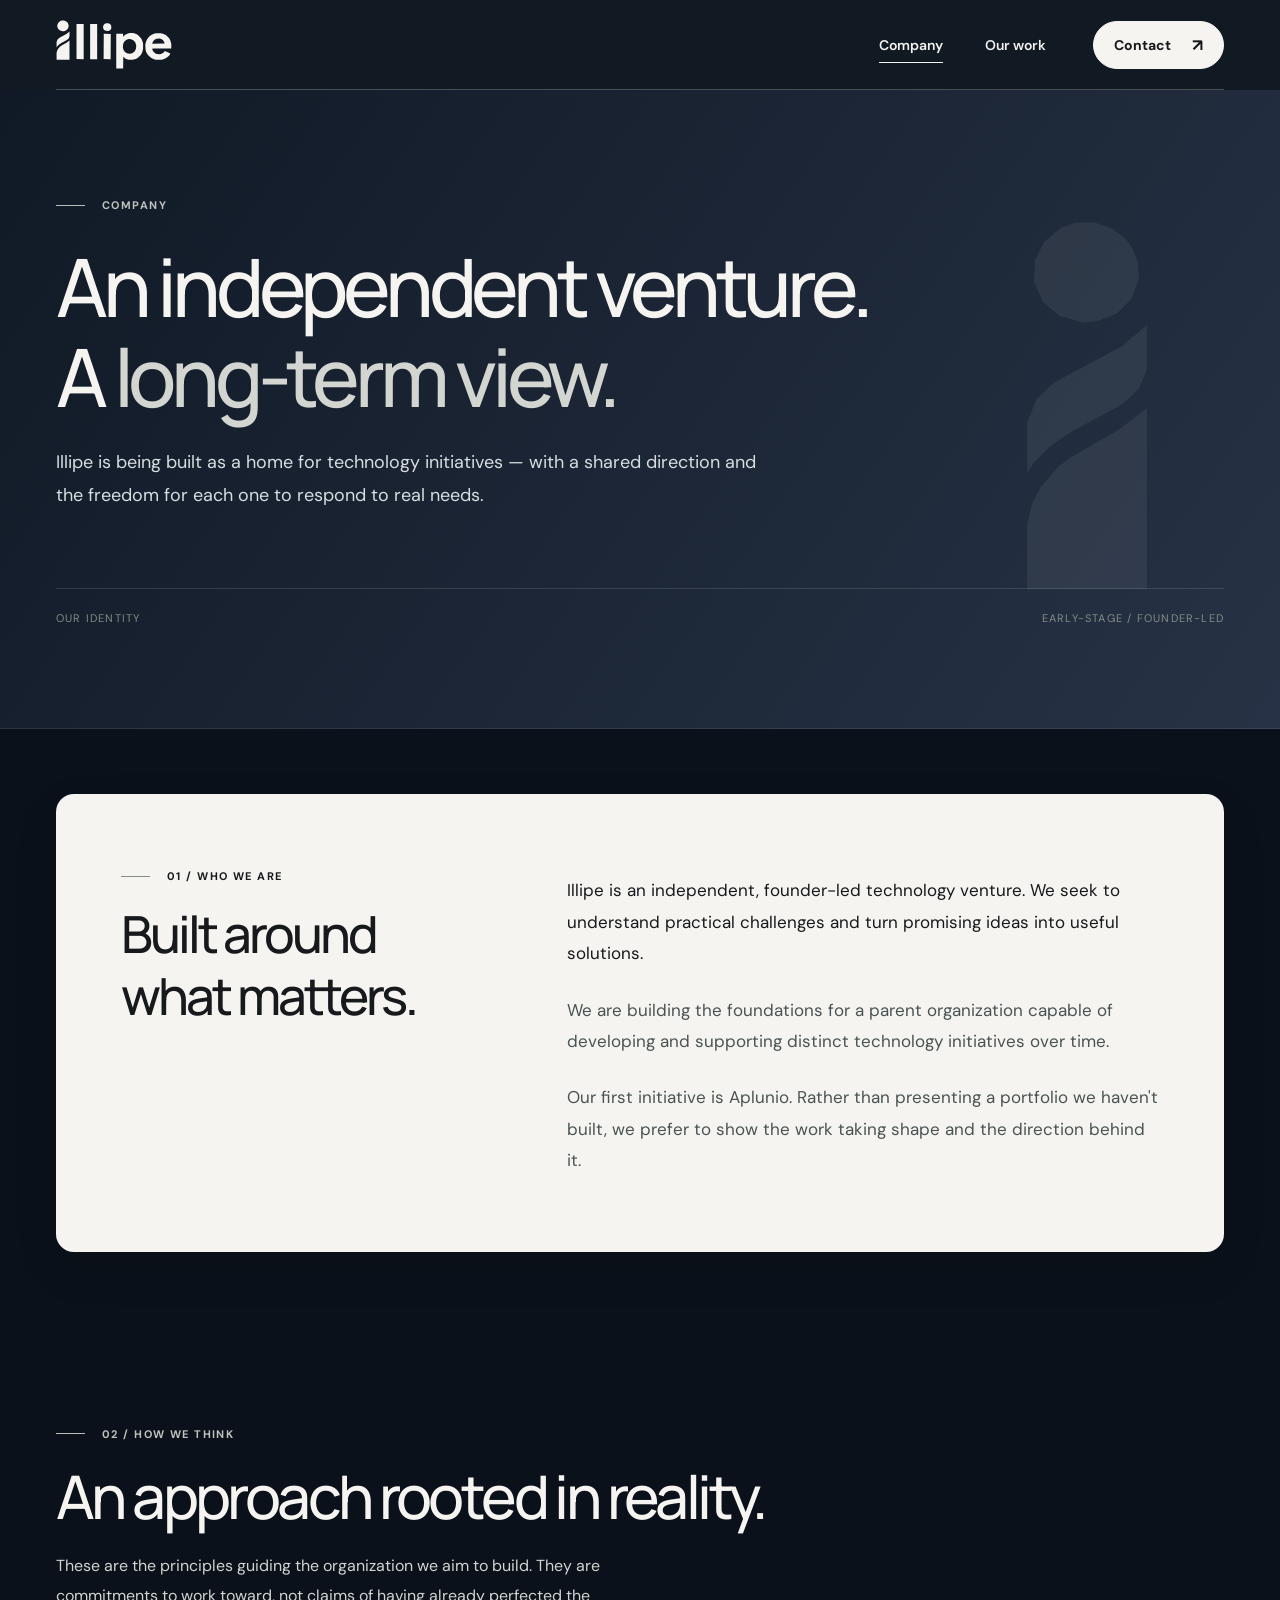
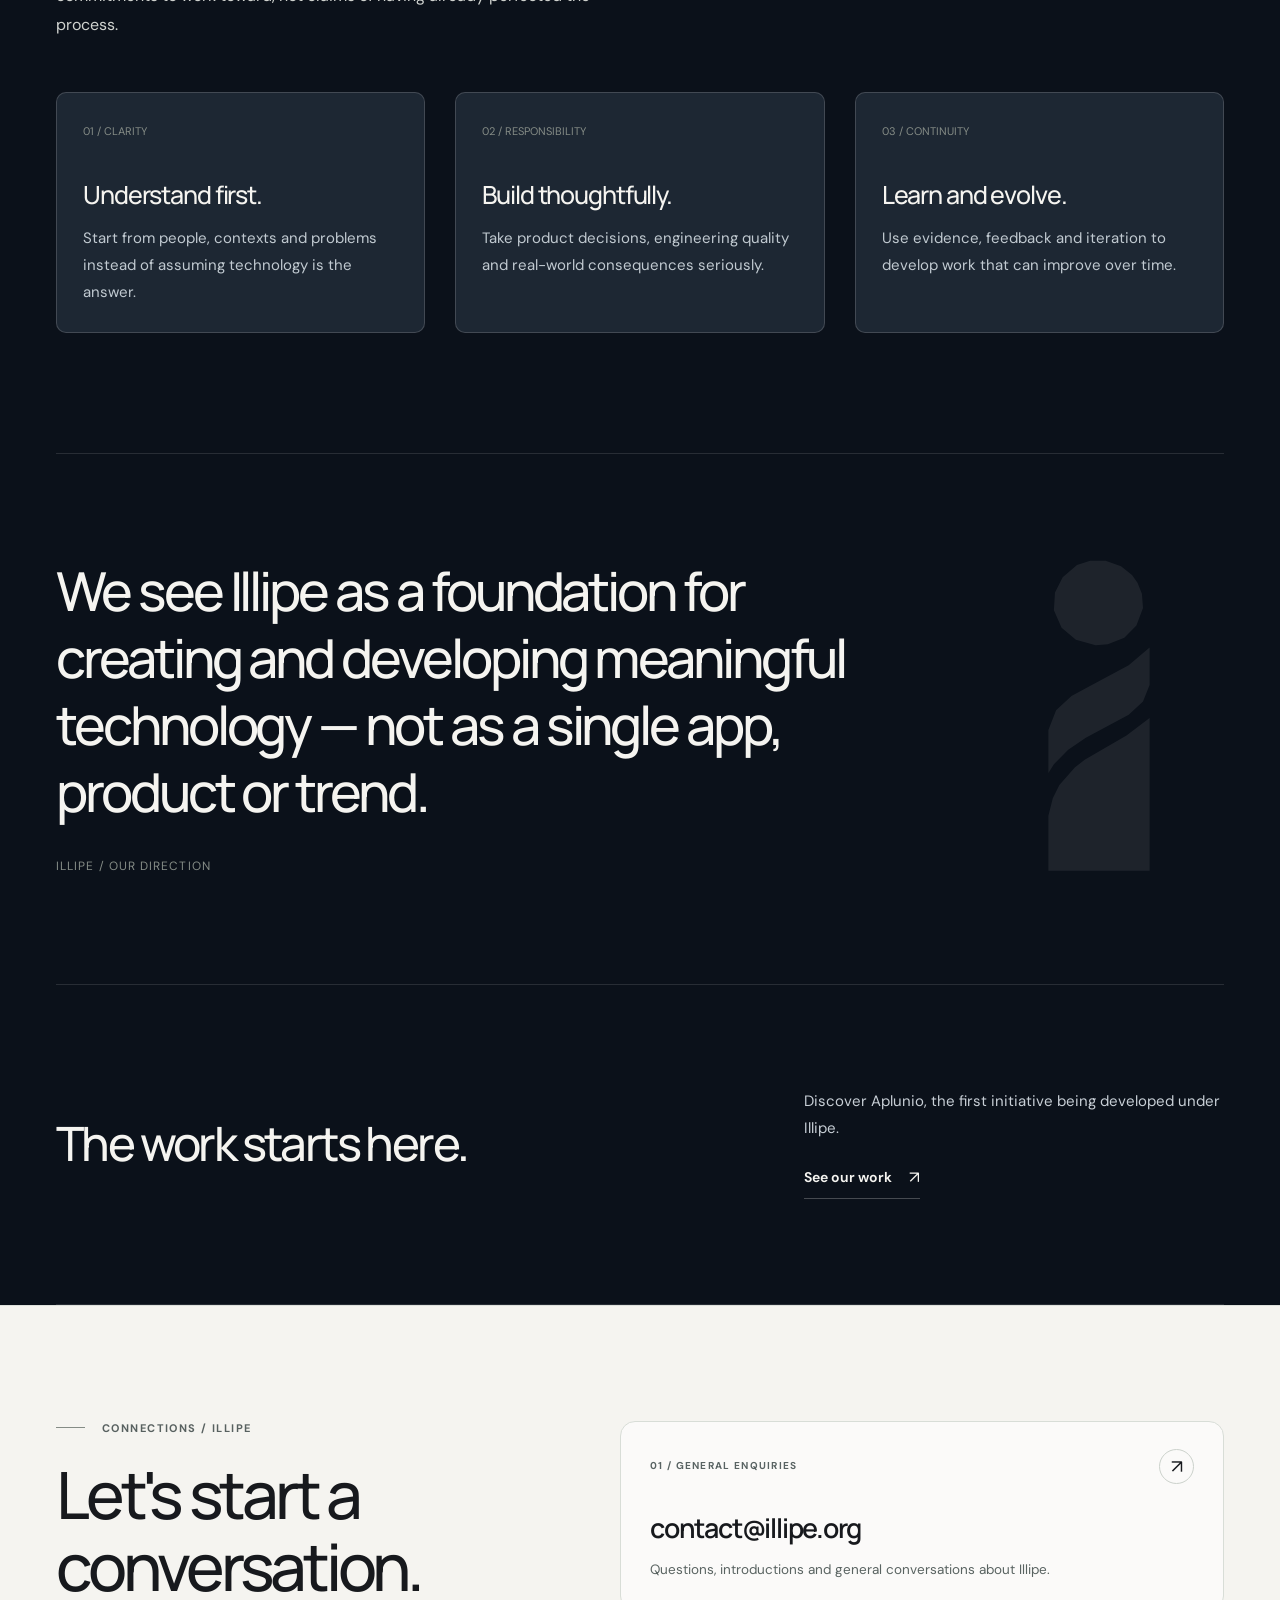
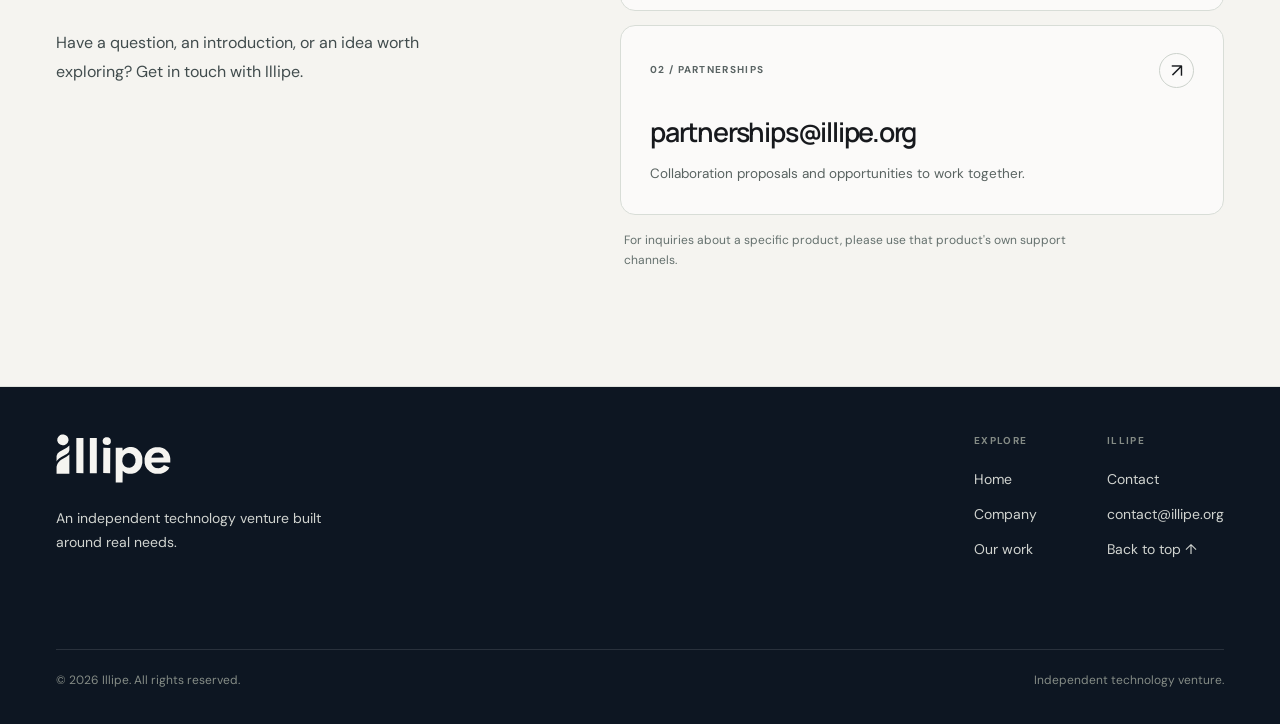
==== commit 8a402571: "copy: keep institutional contact language founder-neutral" ====
--- a/company/index.html
+++ b/company/index.html
@@ -90,7 +90,7 @@
     <div class="contact-editorial">
       <div class="section-kicker">Connections / Illipe</div>
       <h2 id="contact-heading">Let's start a<br>conversation.</h2>
-      <p class="contact-intro">Have a question, an introduction, or an idea worth exploring? Get in touch with the team building Illipe.</p>
+      <p class="contact-intro">Have a question, an introduction, or an idea worth exploring? Get in touch with Illipe.</p>
     </div>
     <div class="contact-list" aria-label="Ways to contact Illipe">
       <a class="contact-item" href="mailto:contact@illipe.org" aria-label="Email Illipe for general enquiries at contact@illipe.org">
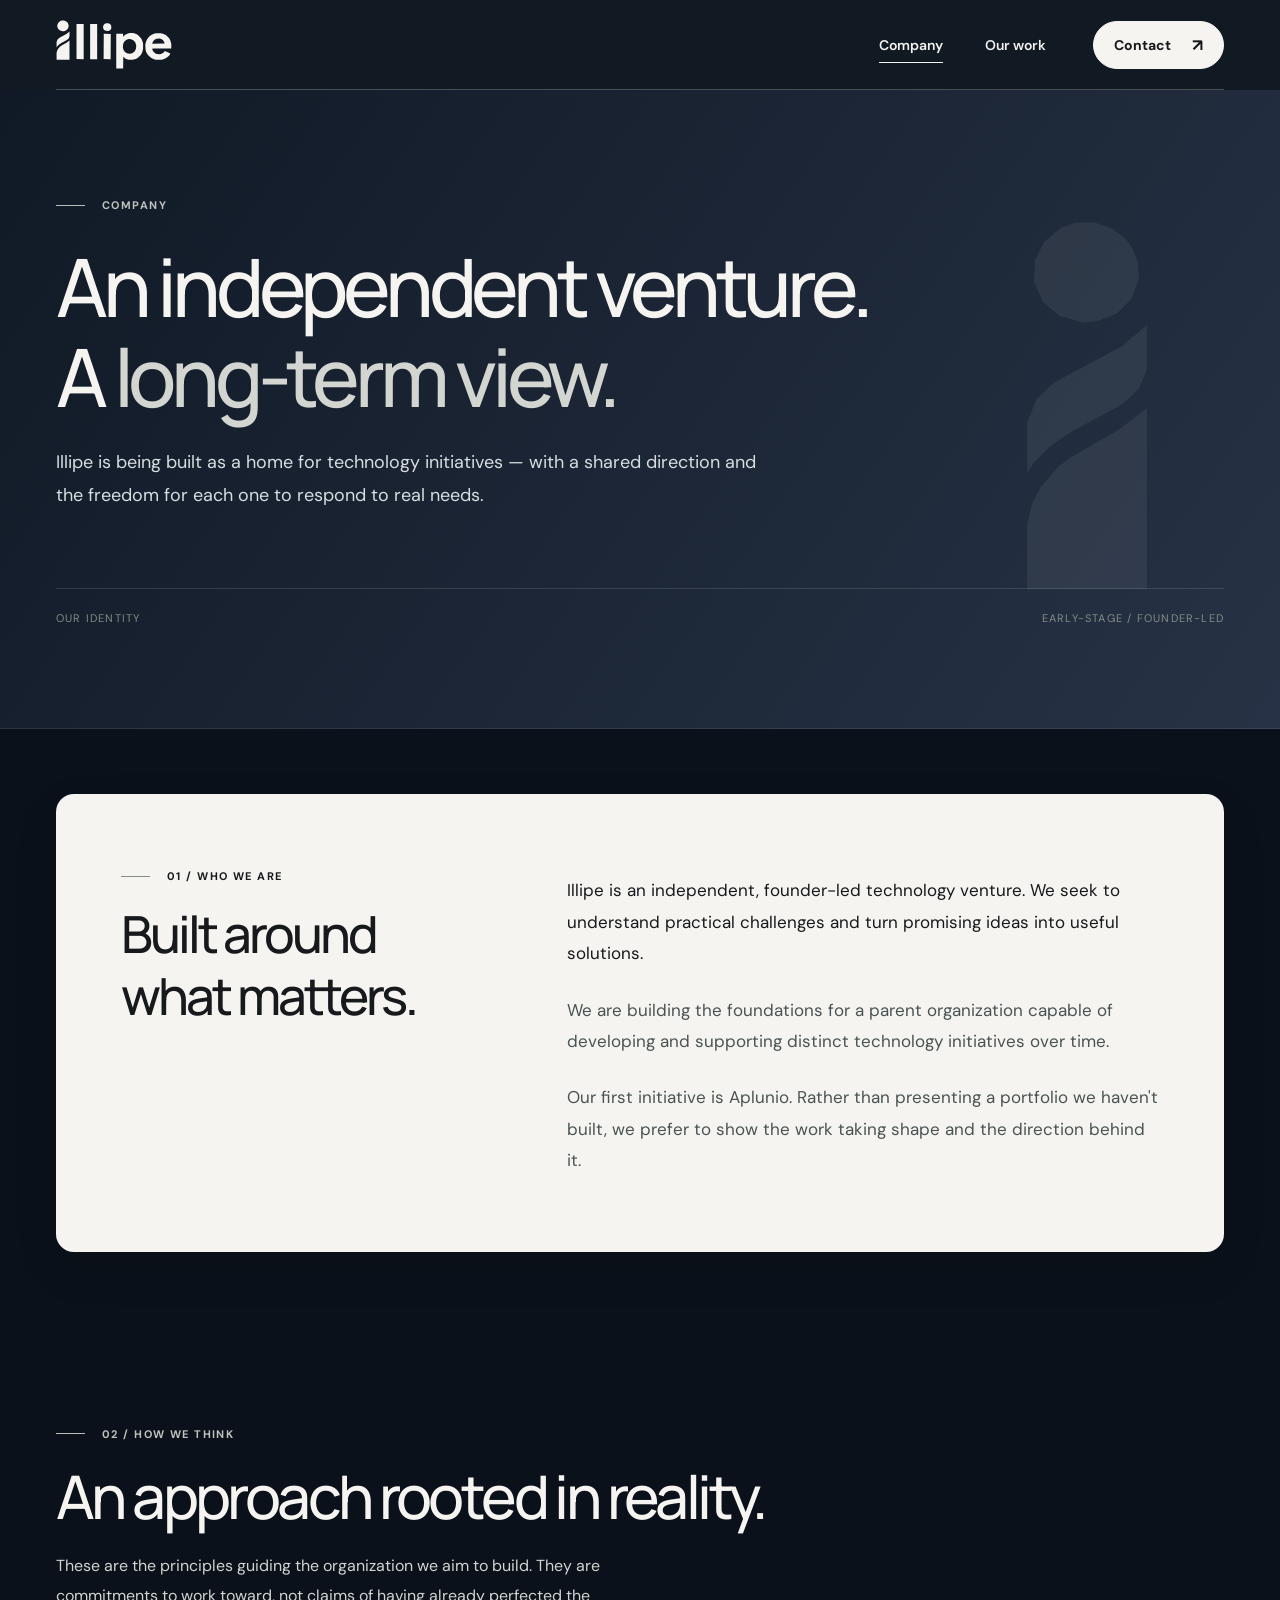
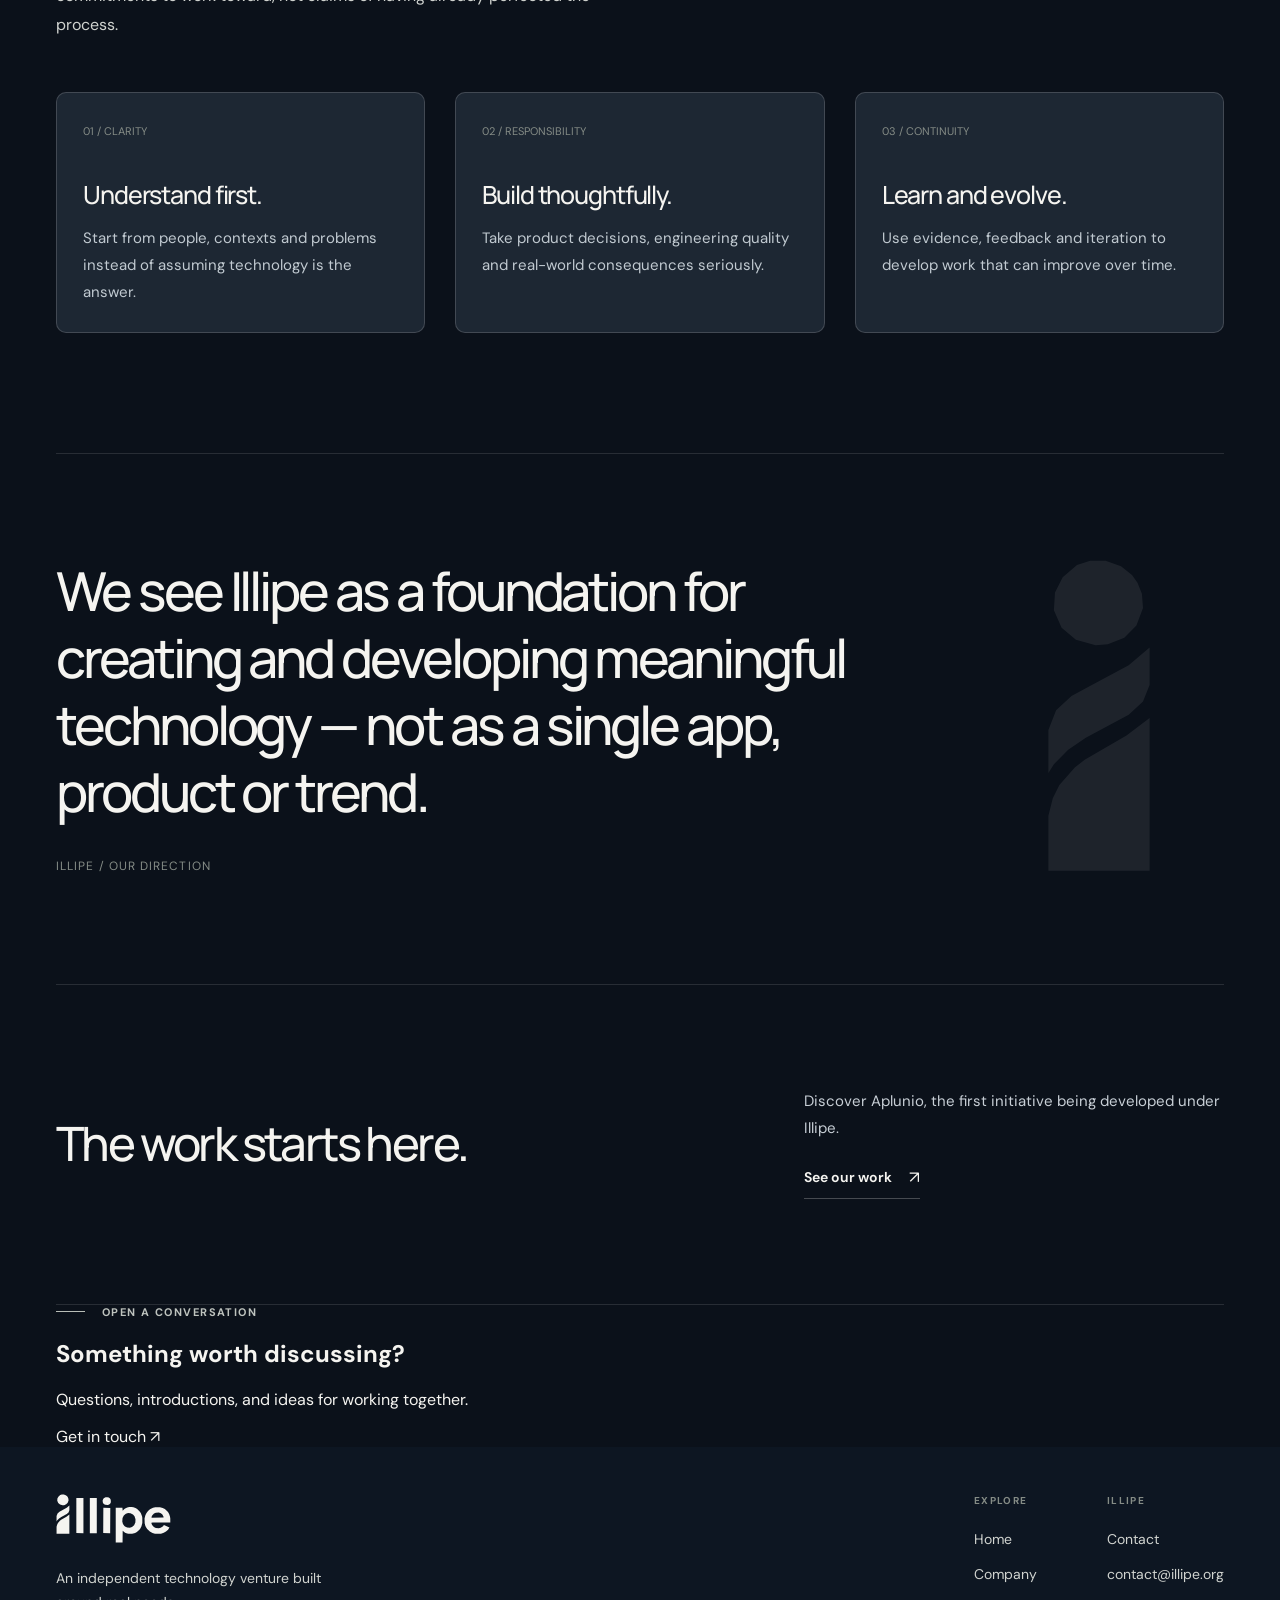
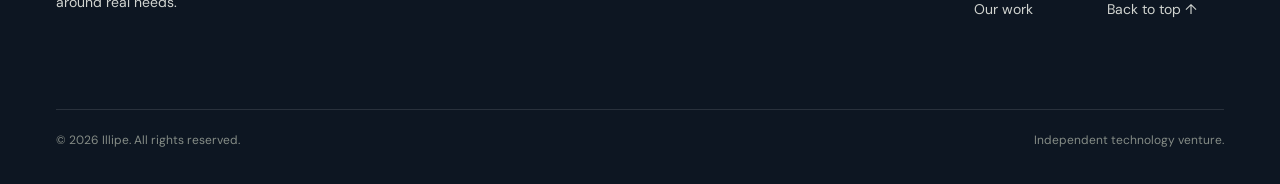
==== commit ee519b39: "refactor: direct company/index.html contact links to dedicated route" ====
--- a/company/index.html
+++ b/company/index.html
@@ -34,7 +34,7 @@
         <a href="/company/" aria-current="page">Company</a>
         <a href="/work/">Our work</a>
       </nav>
-      <a class="contact-nav" href="/#contact">Contact <span aria-hidden="true">↗</span></a>
+      <a class="contact-nav" href="/contact/">Contact <span aria-hidden="true">↗</span></a>
     </div>
     <button class="menu-toggle" type="button" aria-label="Open navigation" aria-expanded="false" aria-controls="mobile-nav"><span></span><span></span></button>
   </div>
@@ -42,7 +42,7 @@
     <a href="/">Home</a>
     <a href="/company/" aria-current="page">Company</a>
     <a href="/work/">Our work</a>
-    <a href="/#contact">Contact</a>
+    <a href="/contact/">Contact</a>
   </nav>
 </header>
   <main id="main">
@@ -85,26 +85,14 @@
   <div class="next-right"><p>Discover Aplunio, the first initiative being developed under Illipe.</p>
   <a class="text-link" href="/work/#aplunio">See our work <span aria-hidden="true">↗</span></a></div>
 </section>
-<section class="contact-section" id="contact" aria-labelledby="contact-heading">
-  <div data-reveal class="container contact-grid">
-    <div class="contact-editorial">
-      <div class="section-kicker">Connections / Illipe</div>
-      <h2 id="contact-heading">Let's start a<br>conversation.</h2>
-      <p class="contact-intro">Have a question, an introduction, or an idea worth exploring? Get in touch with Illipe.</p>
+<section class="inquiry-section" aria-labelledby="inquiry-heading">
+  <div class="container inquiry-inner" data-reveal>
+    <div class="inquiry-copy">
+      <div class="section-kicker">Open a conversation</div>
+      <h2 id="inquiry-heading">Something worth discussing?</h2>
+      <p>Questions, introductions, and ideas for working together.</p>
     </div>
-    <div class="contact-list" aria-label="Ways to contact Illipe">
-      <a class="contact-item" href="mailto:contact@illipe.org" aria-label="Email Illipe for general enquiries at contact@illipe.org">
-        <span class="contact-item-top"><span class="contact-category">01 / General enquiries</span><span class="contact-arrow" aria-hidden="true">↗</span></span>
-        <span class="contact-email">contact@illipe.org</span>
-        <span class="contact-purpose">Questions, introductions and general conversations about Illipe.</span>
-      </a>
-      <a class="contact-item" href="mailto:partnerships@illipe.org" aria-label="Email Illipe for partnerships at partnerships@illipe.org">
-        <span class="contact-item-top"><span class="contact-category">02 / Partnerships</span><span class="contact-arrow" aria-hidden="true">↗</span></span>
-        <span class="contact-email">partnerships@illipe.org</span>
-        <span class="contact-purpose">Collaboration proposals and opportunities to work together.</span>
-      </a>
-      <p class="contact-note">For inquiries about a specific product, please use that product's own support channels.</p>
-    </div>
+    <a class="inquiry-action" href="/contact/">Get in touch <span aria-hidden="true">↗</span></a>
   </div>
 </section></main>
   <footer class="site-footer">
@@ -113,7 +101,7 @@
       <div><a class="wordmark" href="/" aria-label="Illipe — home"><img src="/assets/illipe-wordmark.svg" width="116" height="50" alt="illipe" /></a><p class="footer-descriptor">An independent technology venture built around real needs.</p></div>
       <nav class="footer-nav" aria-label="Footer navigation">
         <div class="footer-nav-col"><strong>EXPLORE</strong><a href="/">Home</a><a href="/company/">Company</a><a href="/work/">Our work</a></div>
-        <div class="footer-nav-col"><strong>ILLIPE</strong><a href="/#contact">Contact</a><a href="mailto:contact@illipe.org">contact@illipe.org</a><a href="#top">Back to top ↑</a></div>
+        <div class="footer-nav-col"><strong>ILLIPE</strong><a href="/contact/">Contact</a><a href="mailto:contact@illipe.org">contact@illipe.org</a><a href="#top">Back to top ↑</a></div>
       </nav>
     </div>
     <div class="footer-bottom">
